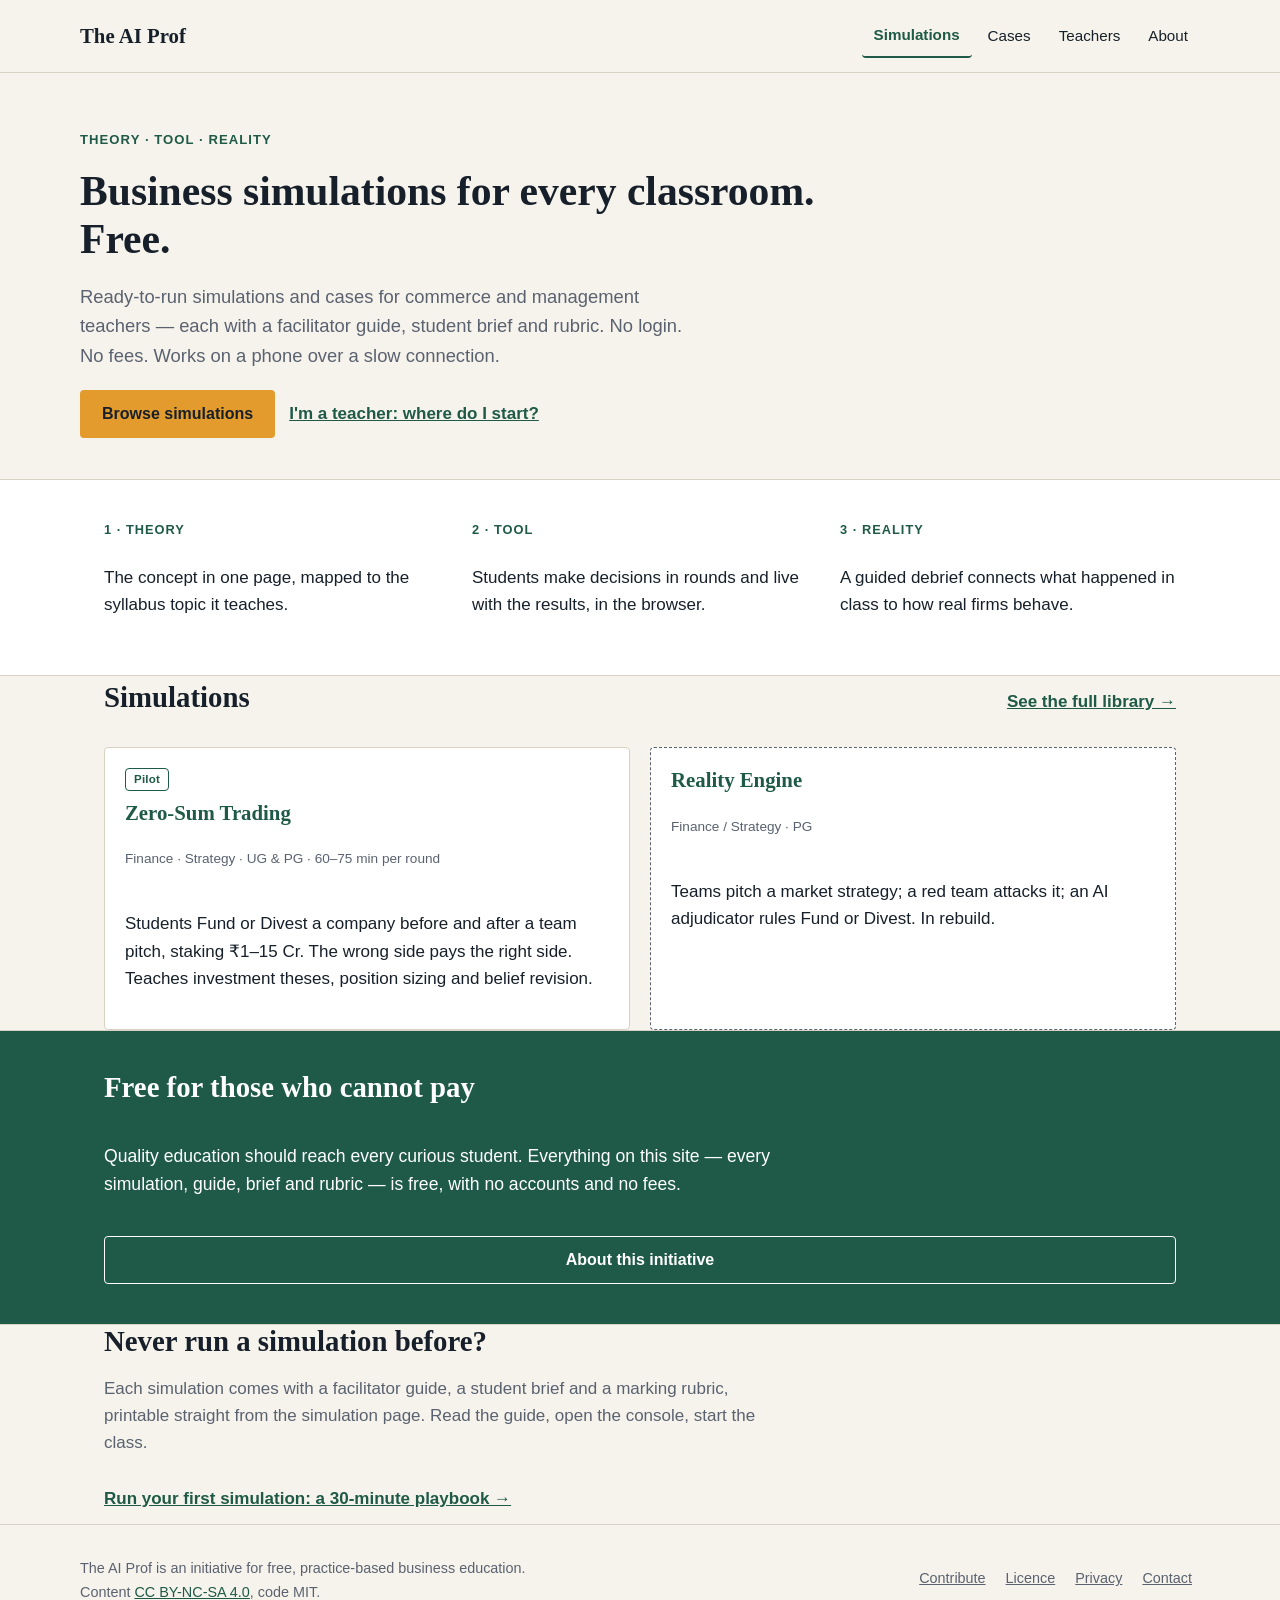
==== index.html @ 49a418ea "Rebuild site on approved TRN-001 templates (4 real pages) Replaces the interim single-page homepage " ====
<!doctype html>
<html lang="en">
<head>
<meta charset="utf-8">
<meta name="viewport" content="width=device-width, initial-scale=1">
<title>The AI Prof — Free business simulations for every classroom</title>
<meta name="description" content="Free, practice-based business and commerce education: browser simulations with facilitator guides, student briefs and rubrics. No login, no fees, works on a phone.">
<link rel="stylesheet" href="assets/site.css">
</head>
<body>
<header class="site">
  <div class="wrap bar">
    <a class="wm" href="./">The AI Prof</a>
    <button class="menu-toggle" aria-label="Open menu" aria-expanded="false" aria-controls="nav-primary">
      <svg width="20" height="20" viewBox="0 0 24 24" fill="none" stroke="currentColor" stroke-width="2" aria-hidden="true"><path d="M3 6h18M3 12h18M3 18h18"/></svg>
    </button>
    <nav class="primary" id="nav-primary" aria-label="Primary">
      <a href="simulations/" aria-current="page">Simulations</a>
      <a href="cases/">Cases</a>
      <a href="teachers/">Teachers</a>
      <a href="about/">About</a>
    </nav>
  </div>
</header>
<main>
  <section class="hero wrap">
    <div class="copy">
      <p class="kicker">Theory · Tool · Reality</p>
      <h1>Business simulations for every classroom. Free.</h1>
      <p class="lede">Ready-to-run simulations and cases for commerce and management teachers — each with a facilitator guide, student brief and rubric. No login. No fees. Works on a phone over a slow connection.</p>
      <div class="hero-actions">
        <a class="cta" href="simulations/">Browse simulations</a>
        <a class="link-strong" href="teachers/">I'm a teacher: where do I start?</a>
      </div>
    </div>
  </section>

  <section class="band">
    <div class="wrap three">
      <div><p class="eyebrow">1 · Theory</p><p>The concept in one page, mapped to the syllabus topic it teaches.</p></div>
      <div><p class="eyebrow">2 · Tool</p><p>Students make decisions in rounds and live with the results, in the browser.</p></div>
      <div><p class="eyebrow">3 · Reality</p><p>A guided debrief connects what happened in class to how real firms behave.</p></div>
    </div>
  </section>

  <section class="wrap" id="simulations">
    <div style="display:flex;flex-wrap:wrap;gap:12px;align-items:baseline;justify-content:space-between">
      <h2 style="font-size:1.8rem">Simulations</h2>
      <a class="link-strong" href="simulations/">See the full library →</a>
    </div>
    <div class="cards">
      <a class="card" href="simulations/sim-002-zero-sum-trading/">
        <span class="tag">Pilot</span>
        <h3>Zero-Sum Trading</h3>
        <p class="meta">Finance · Strategy · UG &amp; PG · 60–75 min per round</p>
        <p>Students Fund or Divest a company before and after a team pitch, staking ₹1–15 Cr. The wrong side pays the right side. Teaches investment theses, position sizing and belief revision.</p>
      </a>
      <div class="card dashed">
        <h3>Reality Engine</h3>
        <p class="meta">Finance / Strategy · PG</p>
        <p>Teams pitch a market strategy; a red team attacks it; an AI adjudicator rules Fund or Divest. In rebuild.</p>
      </div>
    </div>
  </section>

  <section class="band band-ledger">
    <div class="wrap" style="display:flex;flex-direction:column;gap:20px">
      <h2 style="font-size:1.8rem">Free for those who cannot pay</h2>
      <p style="max-width:40em;font-size:1.1rem">Quality education should reach every curious student. Everything on this site — every simulation, guide, brief and rubric — is free, with no accounts and no fees.</p>
      <a class="cta outline" style="border-color:#fff;color:#fff" href="about/">About this initiative</a>
    </div>
  </section>

  <section class="wrap" id="teachers">
    <h2 style="font-size:1.8rem">Never run a simulation before?</h2>
    <p style="max-width:40em;color:var(--muted)">Each simulation comes with a facilitator guide, a student brief and a marking rubric, printable straight from the simulation page. Read the guide, open the console, start the class.</p>
    <a class="link-strong" href="teachers/">Run your first simulation: a 30-minute playbook →</a>
  </section>
</main>
<footer class="site">
  <div class="wrap footer-grid">
    <p>The AI Prof is an initiative for free, practice-based business education. Content <a href="about/#licence">CC BY-NC-SA 4.0</a>, code MIT.</p>
    <nav aria-label="Footer">
      <a href="about/#contribute">Contribute</a>
      <a href="about/#licence">Licence</a>
      <a href="about/#privacy">Privacy</a>
      <a href="mailto:hey@aiprof.org.in">Contact</a>
    </nav>
  </div>
</footer>
<script>
document.querySelector('.menu-toggle').addEventListener('click', function(){
  var n = document.getElementById('nav-primary'), open = n.classList.toggle('open');
  this.setAttribute('aria-expanded', open);
});
</script>
</body>
</html>
---- assets/site.css ----
:root{--paper:#F6F3EC;--ink:#17202A;--ledger:#1E5A47;--marigold:#E39B2D;--card:#FFFFFF;--muted:#5A6270;--rule:#D8D2C4}
*{box-sizing:border-box}
html{scroll-behavior:smooth}
body{margin:0;background:var(--paper);color:var(--ink);font:17px/1.6 -apple-system,BlinkMacSystemFont,"Segoe UI",Roboto,"Noto Sans","Noto Sans Devanagari","Noto Sans Kannada",sans-serif}
h1,h2,h3{font-family:"Iowan Old Style","Charter","Georgia",serif;line-height:1.15;margin:0}
a{color:var(--ledger)}
img{max-width:100%}
.wrap{max-width:1120px;margin:0 auto;padding:0 24px}

/* header */
header.site{border-bottom:1px solid var(--rule);background:var(--paper);position:sticky;top:0;z-index:10}
.bar{display:flex;align-items:center;justify-content:space-between;gap:16px;padding:14px 0}
.wm{font-family:"Iowan Old Style","Charter","Georgia",serif;font-weight:700;font-size:1.3rem;color:var(--ink);text-decoration:none;white-space:nowrap}
nav.primary{display:flex;flex-wrap:wrap;gap:4px}
nav.primary a{display:inline-flex;align-items:center;min-height:44px;padding:0 12px;color:var(--ink);text-decoration:none;font-size:.95rem;border-radius:4px}
nav.primary a[aria-current]{color:var(--ledger);font-weight:700;border-bottom:2px solid var(--ledger)}
.menu-toggle{display:none;min-height:44px;min-width:44px;border:1px solid var(--rule);background:#fff;border-radius:4px;align-items:center;justify-content:center}
@media (max-width:640px){
  nav.primary{display:none;width:100%;flex-direction:column;gap:0;border-top:1px solid var(--rule);margin-top:10px;padding-top:6px}
  nav.primary.open{display:flex}
  .bar{flex-wrap:wrap}
  .menu-toggle{display:flex}
}

/* hero */
.hero{padding:56px 0 40px;display:flex;flex-wrap:wrap;gap:40px;align-items:flex-start}
.hero .copy{flex:999 1 420px;min-width:0;display:flex;flex-direction:column;gap:18px}
.kicker{margin:0;font-size:.82rem;letter-spacing:.08em;text-transform:uppercase;color:var(--ledger);font-weight:700}
.hero h1{font-size:2.6rem;max-width:18em}
.hero p.lede{margin:0;font-size:1.15rem;color:var(--muted);max-width:34em}
.hero-actions{display:flex;flex-wrap:wrap;gap:14px;align-items:center}
.code-box{flex:1 1 300px;background:var(--card);border:1px solid var(--rule);border-radius:4px;padding:20px;display:flex;flex-direction:column;gap:10px}
.code-box label{font-size:.9rem;color:var(--muted)}

/* buttons / inputs */
.cta{display:inline-flex;align-items:center;justify-content:center;min-height:48px;padding:0 22px;border-radius:4px;background:var(--marigold);color:var(--ink);font-weight:700;text-decoration:none;border:0;cursor:pointer;font-size:1rem}
.cta.outline{background:transparent;border:1px solid var(--ledger);color:var(--ledger)}
.cta.solid-ledger{background:var(--ledger);color:#fff;border:0}
.link-strong{font-weight:600;padding:12px 0;display:inline-block}
input[type=text],input[type=search]{min-height:48px;padding:0 14px;font-size:1rem;border:1px solid var(--muted);border-radius:4px;background:#fff;color:var(--ink);width:100%}
select{min-height:44px;padding:0 10px;font-size:.95rem;border:1px solid var(--muted);border-radius:4px;background:#fff;color:var(--ink)}

/* sections */
section{padding:40px 0}
.band{border-top:1px solid var(--rule);border-bottom:1px solid var(--rule);background:var(--card)}
.band-ledger{background:var(--ledger);color:#fff}
.band-ledger a{color:#fff}
.three{display:flex;flex-wrap:wrap;gap:32px}
.three>div{flex:1 1 240px;display:flex;flex-direction:column;gap:6px}
.eyebrow{margin:0;font-size:.8rem;letter-spacing:.08em;text-transform:uppercase;color:var(--ledger);font-weight:700}

/* cards */
.cards{display:flex;flex-wrap:wrap;gap:20px;margin-top:20px}
.card{flex:1 1 280px;background:var(--card);border:1px solid var(--rule);border-radius:4px;padding:20px;display:flex;flex-direction:column;gap:10px;text-decoration:none;color:var(--ink)}
.card.dashed{border-style:dashed;border-color:var(--muted)}
.card:hover{border-color:var(--ledger)}
.card h3{font-size:1.3rem;color:var(--ledger)}
.card .meta{font-size:.85rem;color:var(--muted)}
.tagset{display:flex;flex-wrap:wrap;gap:6px;font-size:.78rem}
.tagset span{padding:3px 8px;background:var(--paper);border-radius:4px}
.tag{display:inline-block;font-size:.72rem;font-weight:700;letter-spacing:.02em;border:1px solid var(--ledger);color:var(--ledger);border-radius:4px;padding:1px 8px;align-self:flex-start}
.status-row{display:flex;gap:12px;font-size:.8rem;color:var(--muted);border-top:1px solid var(--rule);padding-top:10px;margin-top:auto}
.status-row .fill{margin-left:auto;font-weight:700}

/* filters (library) */
.filters{display:flex;flex-wrap:wrap;gap:10px;align-items:center;margin:16px 0 8px}
.filters button{min-height:40px;padding:0 14px;border-radius:4px;border:1px solid var(--muted);background:#fff;color:var(--ink);font-size:.9rem;cursor:pointer}
.filters button.active{background:var(--ledger);border-color:var(--ledger);color:#fff}
.filter-grid{display:grid;grid-template-columns:repeat(auto-fit,minmax(140px,1fr));gap:10px;margin-bottom:8px}
.filter-grid label{display:block;font-size:.78rem;color:var(--muted);margin-bottom:3px}
.result-count{font-size:.85rem;color:var(--muted)}

/* pricing-free grid for teachers/about pages (no prices here, just steps) */
.steps{display:flex;flex-wrap:wrap;gap:24px}
.steps>div{flex:1 1 250px;border-top:2px solid var(--ledger);padding-top:14px;display:flex;flex-direction:column;gap:6px}

footer.site{border-top:1px solid var(--rule);margin-top:0}
.footer-grid{padding:32px 0;display:flex;flex-wrap:wrap;gap:24px;justify-content:space-between;font-size:.9rem;color:var(--muted)}
.footer-grid p{margin:0;max-width:34em}
.footer-grid nav{display:flex;flex-wrap:wrap;gap:4px}
.footer-grid nav a{padding:10px 8px;color:var(--muted)}

@media (max-width:640px){
  .hero h1{font-size:1.9rem}
  section{padding:28px 0}
}
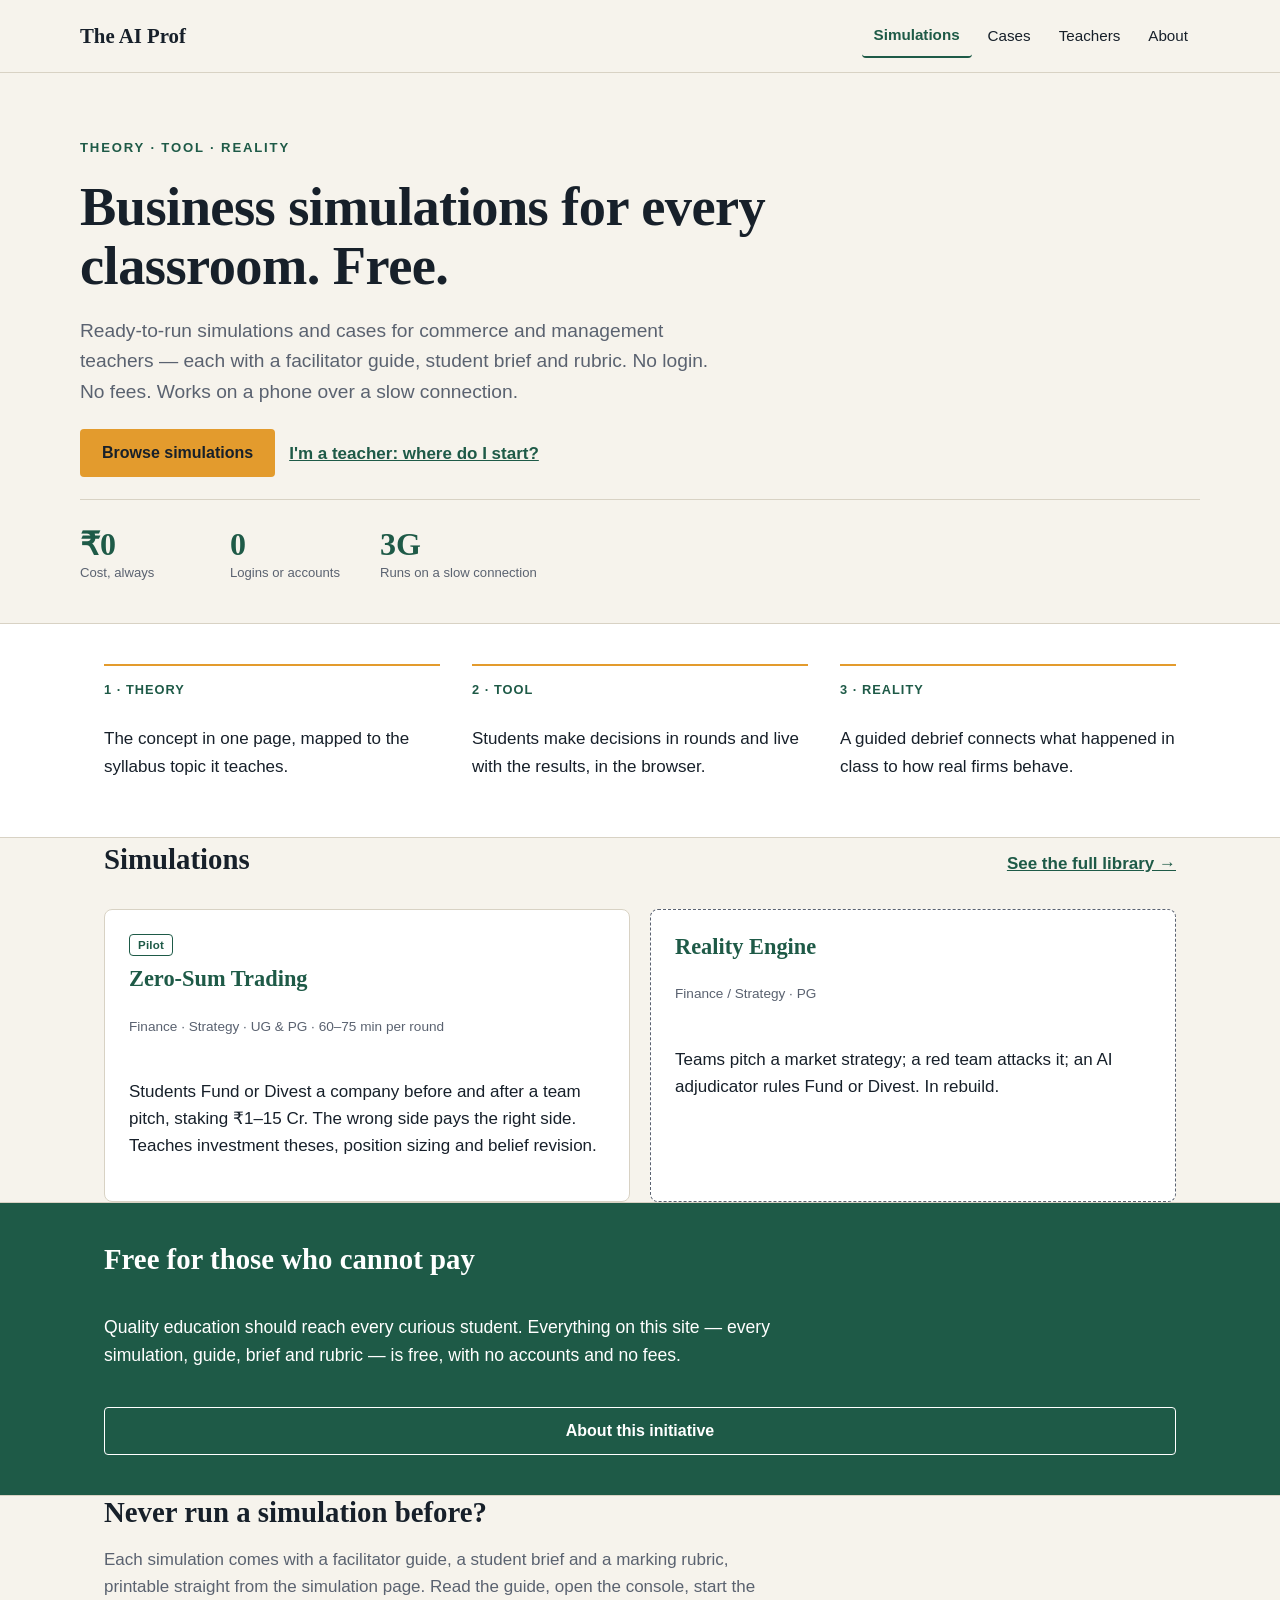
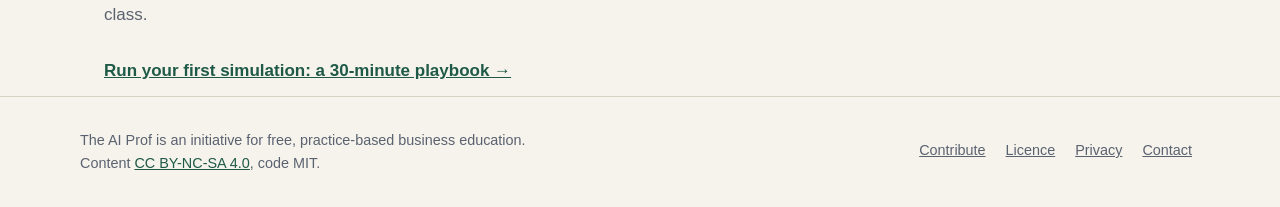
==== commit 6073be97: "Reskin Home with v2's visual language (CSS only, no new deps) Adopts the visual confidence of the v2" ====
--- a/index.html
+++ b/index.html
@@ -24,7 +24,7 @@
 </header>
 <main>
   <section class="hero wrap">
-    <div class="copy">
+    <div class="copy reveal">
       <p class="kicker">Theory · Tool · Reality</p>
       <h1>Business simulations for every classroom. Free.</h1>
       <p class="lede">Ready-to-run simulations and cases for commerce and management teachers — each with a facilitator guide, student brief and rubric. No login. No fees. Works on a phone over a slow connection.</p>
@@ -32,14 +32,19 @@
         <a class="cta" href="simulations/">Browse simulations</a>
         <a class="link-strong" href="teachers/">I'm a teacher: where do I start?</a>
       </div>
+      <div class="statline">
+        <div class="stat"><b>₹0</b><span>Cost, always</span></div>
+        <div class="stat"><b>0</b><span>Logins or accounts</span></div>
+        <div class="stat"><b>3G</b><span>Runs on a slow connection</span></div>
+      </div>
     </div>
   </section>
 
   <section class="band">
     <div class="wrap three">
-      <div><p class="eyebrow">1 · Theory</p><p>The concept in one page, mapped to the syllabus topic it teaches.</p></div>
-      <div><p class="eyebrow">2 · Tool</p><p>Students make decisions in rounds and live with the results, in the browser.</p></div>
-      <div><p class="eyebrow">3 · Reality</p><p>A guided debrief connects what happened in class to how real firms behave.</p></div>
+      <div class="reveal"><p class="eyebrow">1 · Theory</p><p>The concept in one page, mapped to the syllabus topic it teaches.</p></div>
+      <div class="reveal"><p class="eyebrow">2 · Tool</p><p>Students make decisions in rounds and live with the results, in the browser.</p></div>
+      <div class="reveal"><p class="eyebrow">3 · Reality</p><p>A guided debrief connects what happened in class to how real firms behave.</p></div>
     </div>
   </section>
 
@@ -49,13 +54,13 @@
       <a class="link-strong" href="simulations/">See the full library →</a>
     </div>
     <div class="cards">
-      <a class="card" href="simulations/sim-002-zero-sum-trading/">
+      <a class="card reveal" href="simulations/sim-002-zero-sum-trading/">
         <span class="tag">Pilot</span>
         <h3>Zero-Sum Trading</h3>
         <p class="meta">Finance · Strategy · UG &amp; PG · 60–75 min per round</p>
         <p>Students Fund or Divest a company before and after a team pitch, staking ₹1–15 Cr. The wrong side pays the right side. Teaches investment theses, position sizing and belief revision.</p>
       </a>
-      <div class="card dashed">
+      <div class="card dashed reveal">
         <h3>Reality Engine</h3>
         <p class="meta">Finance / Strategy · PG</p>
         <p>Teams pitch a market strategy; a red team attacks it; an AI adjudicator rules Fund or Divest. In rebuild.</p>
--- a/assets/site.css
+++ b/assets/site.css
@@ -23,12 +23,18 @@
 }
 
 /* hero */
-.hero{padding:56px 0 40px;display:flex;flex-wrap:wrap;gap:40px;align-items:flex-start}
-.hero .copy{flex:999 1 420px;min-width:0;display:flex;flex-direction:column;gap:18px}
-.kicker{margin:0;font-size:.82rem;letter-spacing:.08em;text-transform:uppercase;color:var(--ledger);font-weight:700}
-.hero h1{font-size:2.6rem;max-width:18em}
-.hero p.lede{margin:0;font-size:1.15rem;color:var(--muted);max-width:34em}
+.hero{padding:64px 0 32px;display:flex;flex-wrap:wrap;gap:40px;align-items:flex-start}
+.hero .copy{flex:999 1 420px;min-width:0;display:flex;flex-direction:column;gap:20px}
+.kicker{margin:0;font-size:.82rem;letter-spacing:.14em;text-transform:uppercase;color:var(--ledger);font-weight:700}
+.hero h1{font-size:clamp(2.4rem,5vw,3.4rem);line-height:1.08;max-width:16em;letter-spacing:-.01em}
+.hero p.lede{margin:0;font-size:1.2rem;color:var(--muted);max-width:34em}
 .hero-actions{display:flex;flex-wrap:wrap;gap:14px;align-items:center}
+
+/* stat strip */
+.statline{display:flex;flex-wrap:wrap;gap:28px 40px;padding:28px 0 8px;border-top:1px solid var(--rule)}
+.statline .stat{display:flex;flex-direction:column;gap:2px;min-width:110px}
+.statline .stat b{font-family:"Iowan Old Style","Charter","Georgia",serif;font-size:2rem;line-height:1;color:var(--ledger)}
+.statline .stat span{font-size:.82rem;color:var(--muted)}
 .code-box{flex:1 1 300px;background:var(--card);border:1px solid var(--rule);border-radius:4px;padding:20px;display:flex;flex-direction:column;gap:10px}
 .code-box label{font-size:.9rem;color:var(--muted)}
 
@@ -46,15 +52,15 @@
 .band-ledger{background:var(--ledger);color:#fff}
 .band-ledger a{color:#fff}
 .three{display:flex;flex-wrap:wrap;gap:32px}
-.three>div{flex:1 1 240px;display:flex;flex-direction:column;gap:6px}
+.three>div{flex:1 1 240px;display:flex;flex-direction:column;gap:8px;padding-top:14px;border-top:2px solid var(--marigold)}
 .eyebrow{margin:0;font-size:.8rem;letter-spacing:.08em;text-transform:uppercase;color:var(--ledger);font-weight:700}
 
 /* cards */
 .cards{display:flex;flex-wrap:wrap;gap:20px;margin-top:20px}
-.card{flex:1 1 280px;background:var(--card);border:1px solid var(--rule);border-radius:4px;padding:20px;display:flex;flex-direction:column;gap:10px;text-decoration:none;color:var(--ink)}
+.card{flex:1 1 280px;background:var(--card);border:1px solid var(--rule);border-radius:8px;padding:24px;display:flex;flex-direction:column;gap:10px;text-decoration:none;color:var(--ink);transition:transform .15s ease,box-shadow .15s ease,border-color .15s ease}
 .card.dashed{border-style:dashed;border-color:var(--muted)}
-.card:hover{border-color:var(--ledger)}
-.card h3{font-size:1.3rem;color:var(--ledger)}
+.card:hover{border-color:var(--ledger);box-shadow:0 8px 20px -12px rgba(23,32,42,.25);transform:translateY(-2px)}
+.card h3{font-size:1.4rem;color:var(--ledger)}
 .card .meta{font-size:.85rem;color:var(--muted)}
 .tagset{display:flex;flex-wrap:wrap;gap:6px;font-size:.78rem}
 .tagset span{padding:3px 8px;background:var(--paper);border-radius:4px}
@@ -81,6 +87,16 @@
 .footer-grid nav a{padding:10px 8px;color:var(--muted)}
 
 @media (max-width:640px){
-  .hero h1{font-size:1.9rem}
+  .hero{padding:40px 0 20px}
+  .statline{gap:20px 28px;padding-top:20px}
+  .statline .stat b{font-size:1.6rem}
   section{padding:28px 0}
 }
+
+/* reveal-on-load, CSS-only, no layout shift, respects reduced motion */
+@media (prefers-reduced-motion: no-preference){
+  .reveal{animation:reveal .5s ease both}
+  .reveal:nth-of-type(2){animation-delay:.08s}
+  .reveal:nth-of-type(3){animation-delay:.16s}
+  @keyframes reveal{from{opacity:0;transform:translateY(8px)}to{opacity:1;transform:none}}
+}
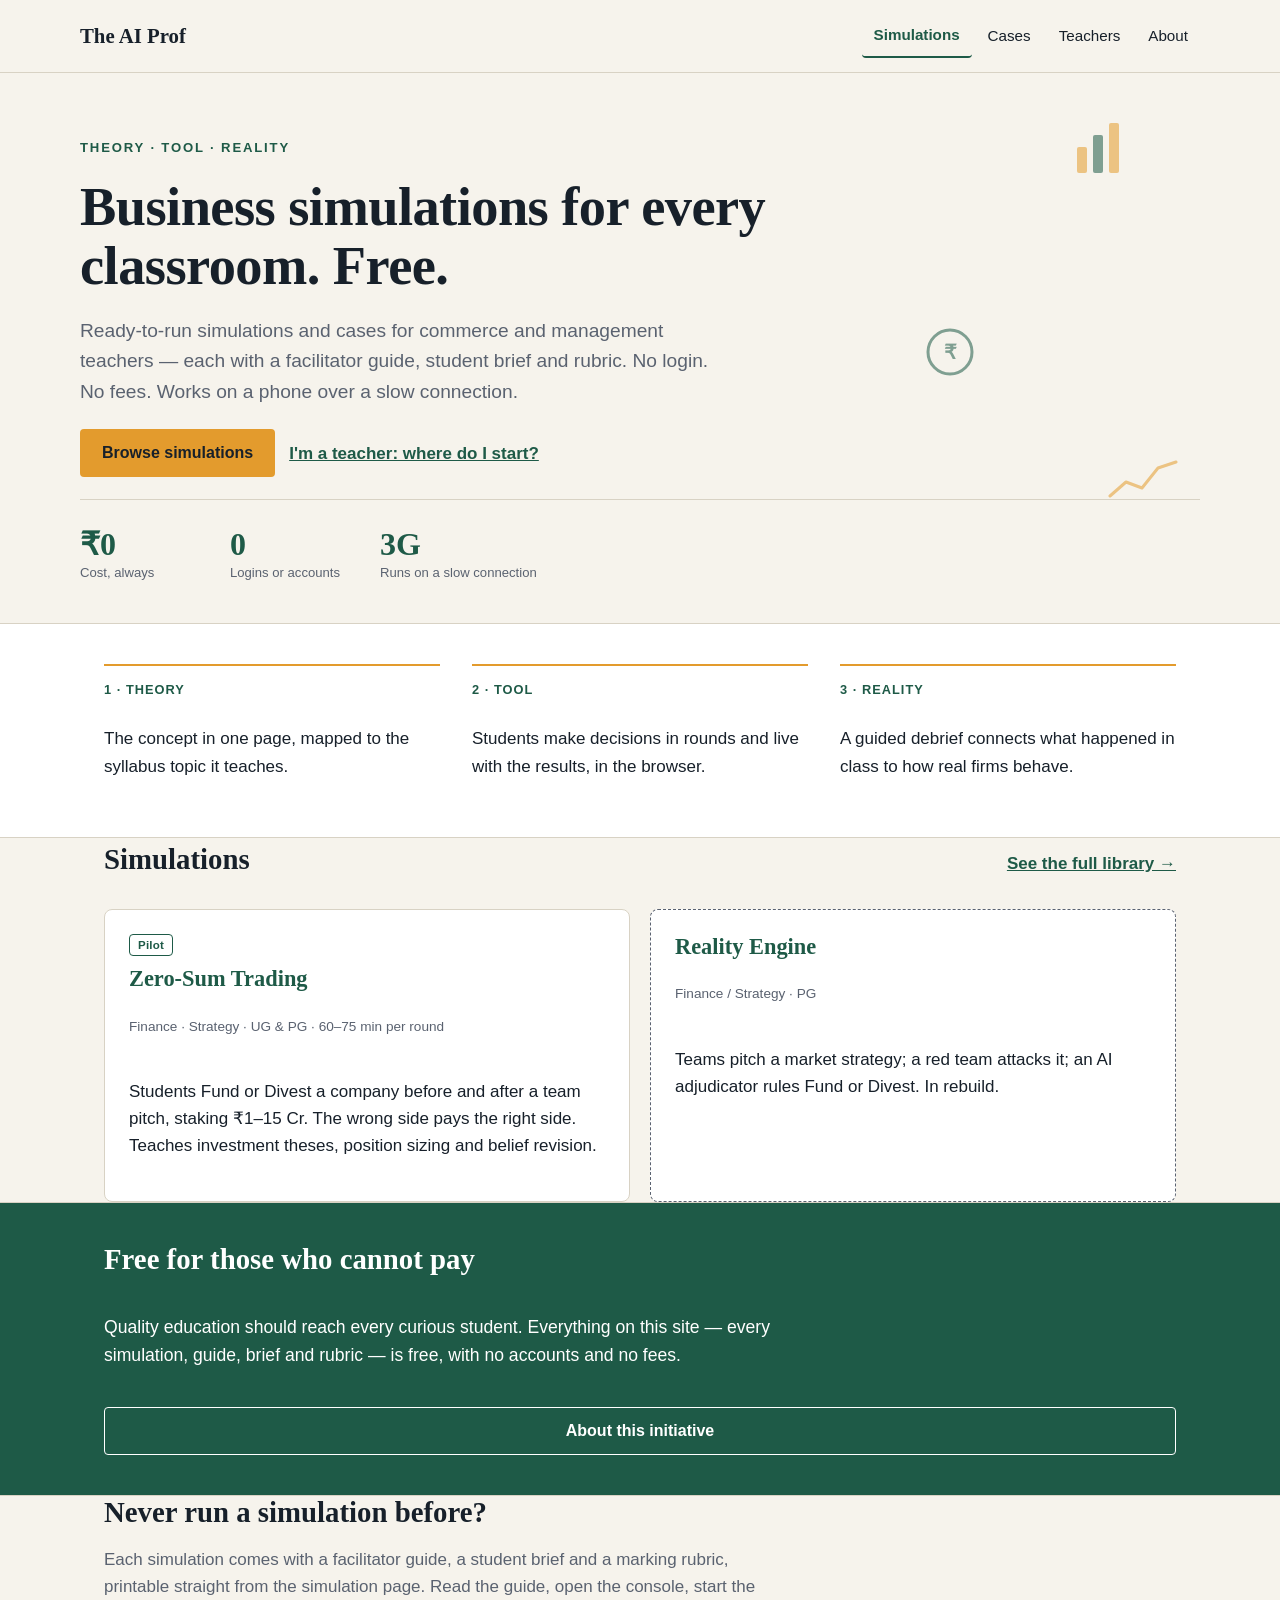
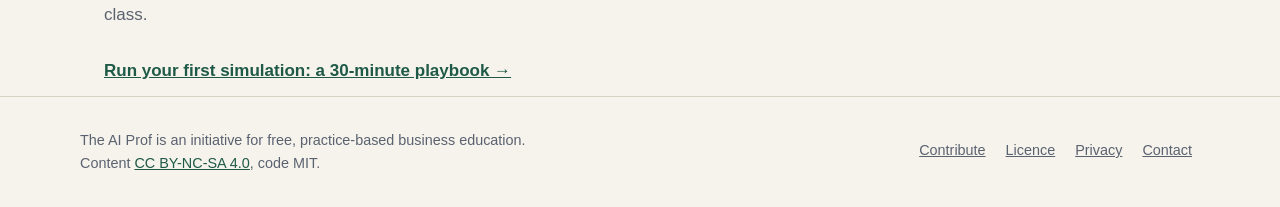
==== commit 23509303: "Add floating SVG shapes and scroll parallax to hero (CSS/vanilla JS only) Thematic inline-SVG line a" ====
--- a/index.html
+++ b/index.html
@@ -24,6 +24,11 @@
 </header>
 <main>
   <section class="hero wrap">
+    <div class="hero-art" aria-hidden="true" id="hero-art">
+      <svg class="float-shape f1" width="64" height="64" viewBox="0 0 64 64" fill="none"><rect x="8" y="30" width="10" height="26" rx="2" fill="var(--marigold)"/><rect x="24" y="18" width="10" height="38" rx="2" fill="var(--ledger)"/><rect x="40" y="6" width="10" height="50" rx="2" fill="var(--marigold)"/></svg>
+      <svg class="float-shape f2" width="52" height="52" viewBox="0 0 52 52" fill="none"><circle cx="26" cy="26" r="22" stroke="var(--ledger)" stroke-width="3"/><text x="26" y="33" font-size="20" font-weight="700" text-anchor="middle" fill="var(--ledger)" font-family="Georgia,serif">₹</text></svg>
+      <svg class="float-shape f3" width="70" height="44" viewBox="0 0 70 44" fill="none"><polyline points="2,38 18,24 34,30 50,10 68,4" stroke="var(--marigold)" stroke-width="3" fill="none" stroke-linecap="round" stroke-linejoin="round"/></svg>
+    </div>
     <div class="copy reveal">
       <p class="kicker">Theory · Tool · Reality</p>
       <h1>Business simulations for every classroom. Free.</h1>
@@ -98,6 +103,22 @@
   var n = document.getElementById('nav-primary'), open = n.classList.toggle('open');
   this.setAttribute('aria-expanded', open);
 });
+// Lightweight scroll parallax on the hero shapes. No library; skipped entirely
+// for reduced-motion users and off narrow-viewport layouts handle fine since
+// the art is hidden there anyway (see CSS).
+(function(){
+  var art = document.getElementById('hero-art');
+  if (!art || window.matchMedia('(prefers-reduced-motion: reduce)').matches) return;
+  var ticking = false;
+  function update(){
+    var y = window.scrollY || 0;
+    art.style.transform = 'translateY(' + Math.min(y * 0.15, 60) + 'px)';
+    ticking = false;
+  }
+  window.addEventListener('scroll', function(){
+    if (!ticking) { window.requestAnimationFrame(update); ticking = true; }
+  }, { passive: true });
+})();
 </script>
 </body>
 </html>
--- a/assets/site.css
+++ b/assets/site.css
@@ -23,8 +23,20 @@
 }
 
 /* hero */
-.hero{padding:64px 0 32px;display:flex;flex-wrap:wrap;gap:40px;align-items:flex-start}
-.hero .copy{flex:999 1 420px;min-width:0;display:flex;flex-direction:column;gap:20px}
+.hero{position:relative;padding:64px 0 32px;display:flex;flex-wrap:wrap;gap:40px;align-items:flex-start;overflow:hidden}
+.hero .copy{position:relative;z-index:1;flex:999 1 420px;min-width:0;display:flex;flex-direction:column;gap:20px}
+.hero-art{position:absolute;inset:0;z-index:0;pointer-events:none;will-change:transform}
+.hero-art .float-shape{position:absolute;opacity:.55}
+.hero-art .f1{top:8%;right:6%}
+.hero-art .f2{top:46%;right:20%}
+.hero-art .f3{top:70%;right:2%}
+@media (max-width:900px){.hero-art{display:none}}
+@media (prefers-reduced-motion: no-preference){
+  .hero-art .f1{animation:floaty 7s ease-in-out infinite}
+  .hero-art .f2{animation:floaty 9s ease-in-out infinite .6s}
+  .hero-art .f3{animation:floaty 8s ease-in-out infinite 1.2s}
+  @keyframes floaty{0%,100%{transform:translateY(0)}50%{transform:translateY(-14px)}}
+}
 .kicker{margin:0;font-size:.82rem;letter-spacing:.14em;text-transform:uppercase;color:var(--ledger);font-weight:700}
 .hero h1{font-size:clamp(2.4rem,5vw,3.4rem);line-height:1.08;max-width:16em;letter-spacing:-.01em}
 .hero p.lede{margin:0;font-size:1.2rem;color:var(--muted);max-width:34em}
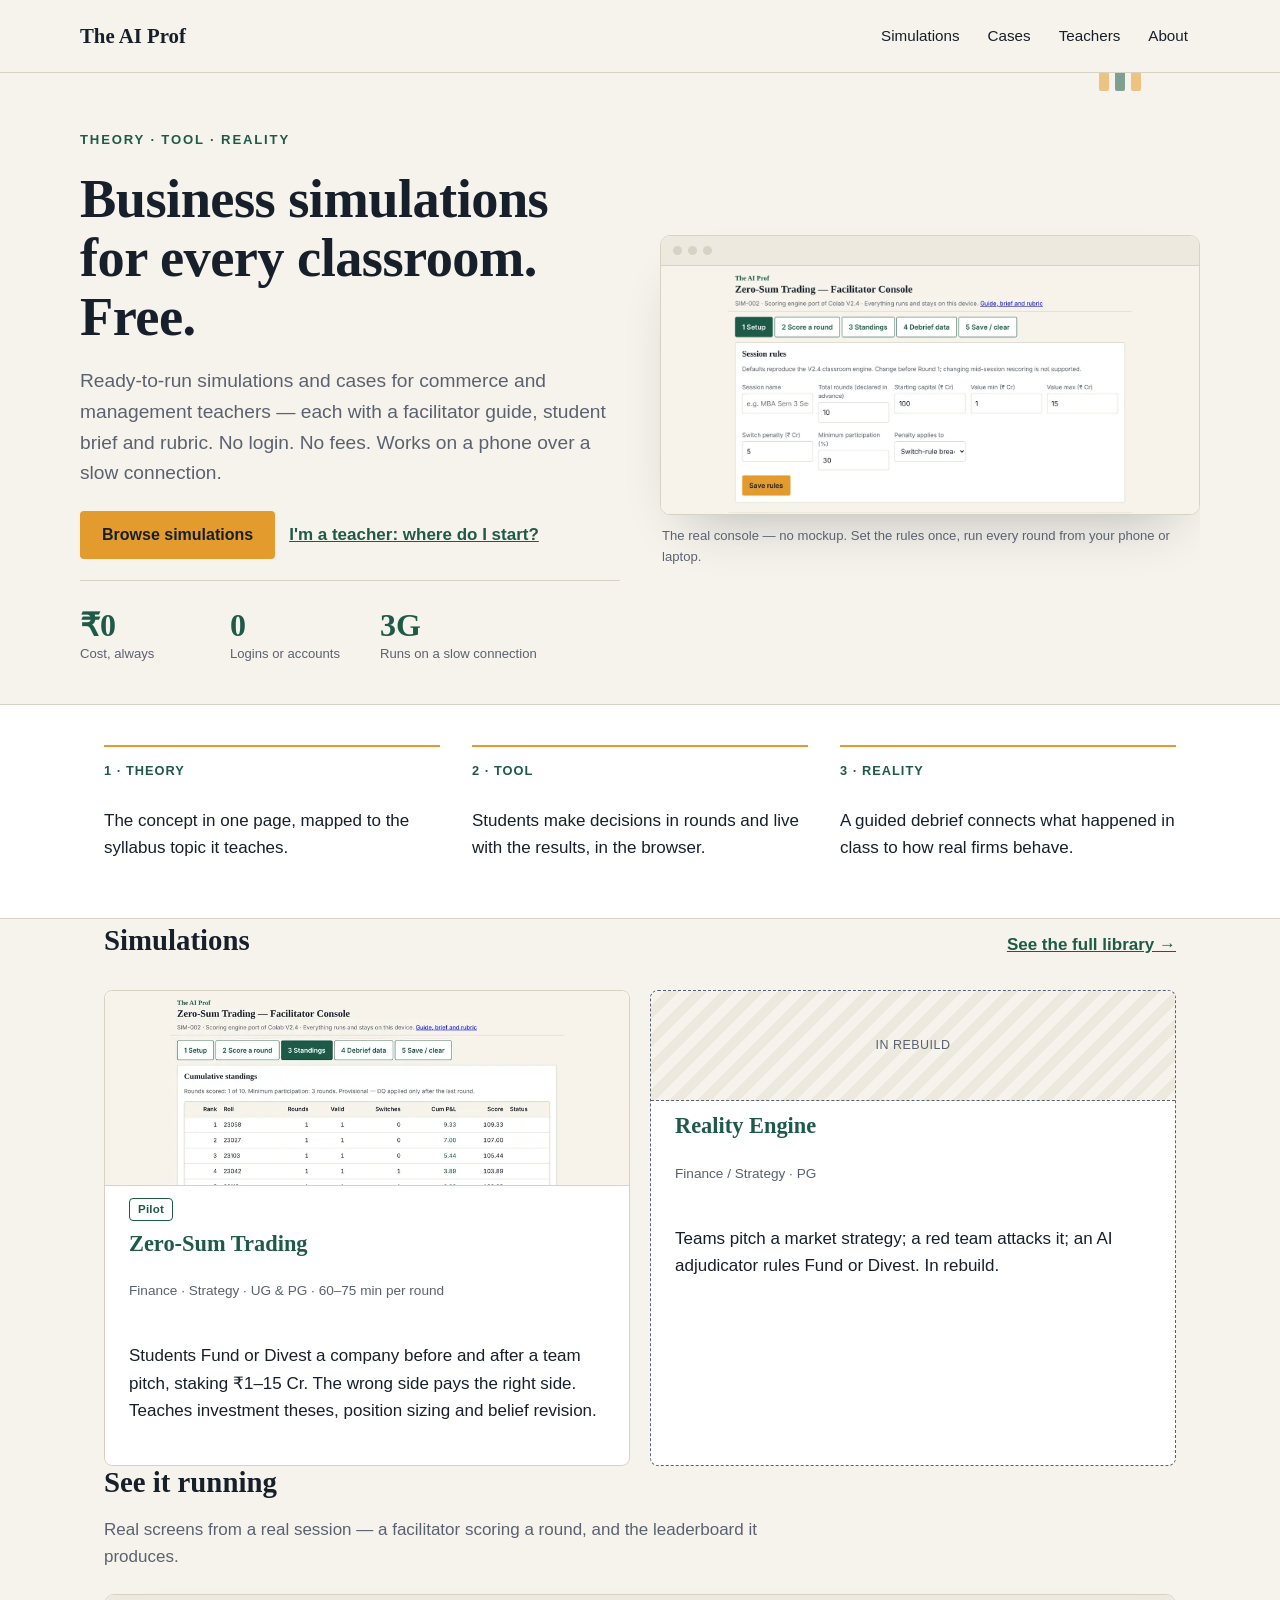
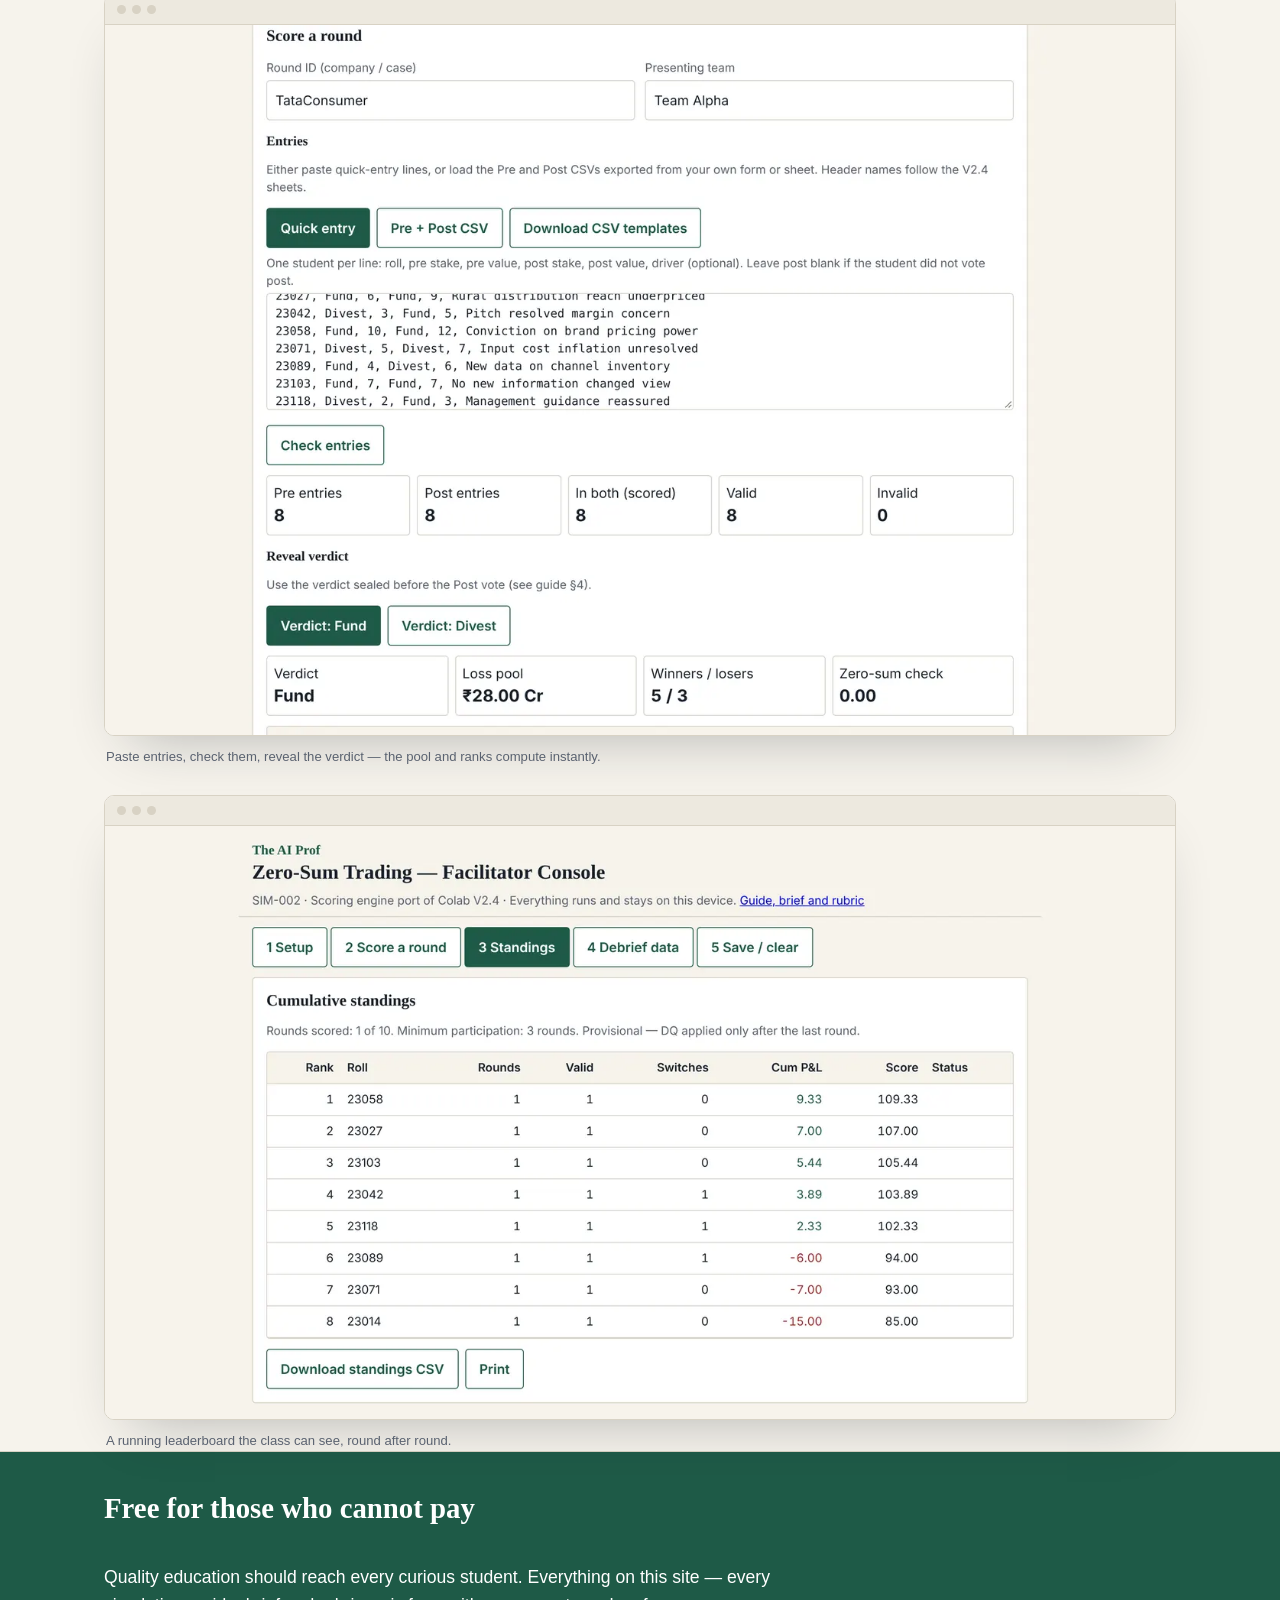
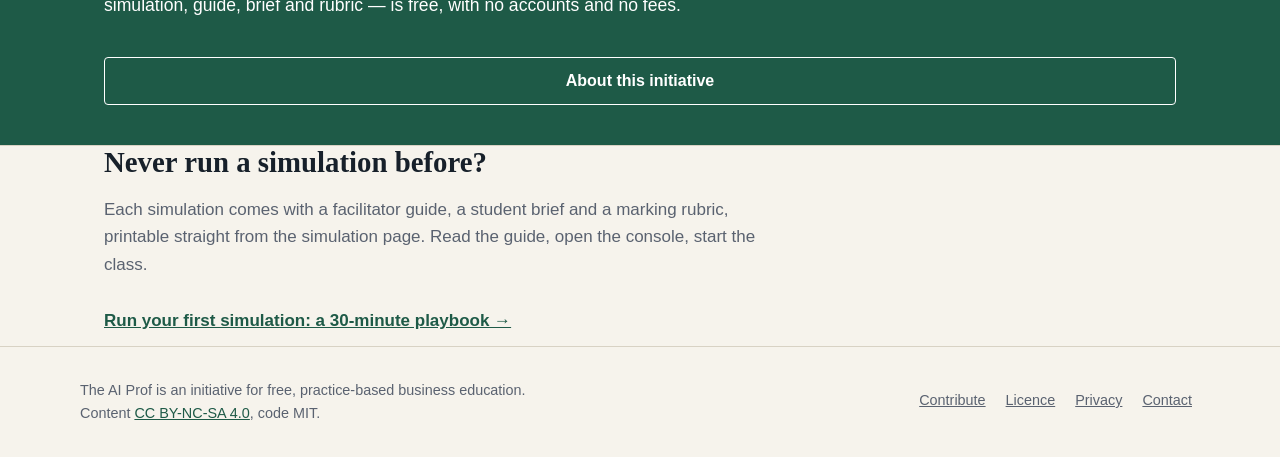
==== commit e5070290: "Image-led redesign: Home, Simulations, Teachers use real product screenshots Replaces text-only sect" ====
--- a/index.html
+++ b/index.html
@@ -15,7 +15,7 @@
       <svg width="20" height="20" viewBox="0 0 24 24" fill="none" stroke="currentColor" stroke-width="2" aria-hidden="true"><path d="M3 6h18M3 12h18M3 18h18"/></svg>
     </button>
     <nav class="primary" id="nav-primary" aria-label="Primary">
-      <a href="simulations/" aria-current="page">Simulations</a>
+      <a href="simulations/">Simulations</a>
       <a href="cases/">Cases</a>
       <a href="teachers/">Teachers</a>
       <a href="about/">About</a>
@@ -26,8 +26,6 @@
   <section class="hero wrap">
     <div class="hero-art" aria-hidden="true" id="hero-art">
       <svg class="float-shape f1" width="64" height="64" viewBox="0 0 64 64" fill="none"><rect x="8" y="30" width="10" height="26" rx="2" fill="var(--marigold)"/><rect x="24" y="18" width="10" height="38" rx="2" fill="var(--ledger)"/><rect x="40" y="6" width="10" height="50" rx="2" fill="var(--marigold)"/></svg>
-      <svg class="float-shape f2" width="52" height="52" viewBox="0 0 52 52" fill="none"><circle cx="26" cy="26" r="22" stroke="var(--ledger)" stroke-width="3"/><text x="26" y="33" font-size="20" font-weight="700" text-anchor="middle" fill="var(--ledger)" font-family="Georgia,serif">₹</text></svg>
-      <svg class="float-shape f3" width="70" height="44" viewBox="0 0 70 44" fill="none"><polyline points="2,38 18,24 34,30 50,10 68,4" stroke="var(--marigold)" stroke-width="3" fill="none" stroke-linecap="round" stroke-linejoin="round"/></svg>
     </div>
     <div class="copy reveal">
       <p class="kicker">Theory · Tool · Reality</p>
@@ -42,6 +40,13 @@
         <div class="stat"><b>0</b><span>Logins or accounts</span></div>
         <div class="stat"><b>3G</b><span>Runs on a slow connection</span></div>
       </div>
+    </div>
+    <div class="visual reveal">
+      <div class="browser-frame">
+        <div class="chrome" aria-hidden="true"><span></span><span></span><span></span></div>
+        <img src="assets/img/home-console.webp" alt="The SIM-002 Zero-Sum Trading facilitator console, running in a browser, showing session rules being set up" width="1400" height="645" loading="eager">
+      </div>
+      <p class="img-caption">The real console — no mockup. Set the rules once, run every round from your phone or laptop.</p>
     </div>
   </section>
 
@@ -60,15 +65,38 @@
     </div>
     <div class="cards">
       <a class="card reveal" href="simulations/sim-002-zero-sum-trading/">
+        <div class="thumb"><img src="assets/img/card-thumb-sim002.webp" alt="Cumulative standings table from a real Zero-Sum Trading session" width="900" height="333" loading="lazy"></div>
         <span class="tag">Pilot</span>
         <h3>Zero-Sum Trading</h3>
         <p class="meta">Finance · Strategy · UG &amp; PG · 60–75 min per round</p>
         <p>Students Fund or Divest a company before and after a team pitch, staking ₹1–15 Cr. The wrong side pays the right side. Teaches investment theses, position sizing and belief revision.</p>
       </a>
       <div class="card dashed reveal">
+        <div class="thumb-placeholder" aria-hidden="true">In rebuild</div>
         <h3>Reality Engine</h3>
         <p class="meta">Finance / Strategy · PG</p>
         <p>Teams pitch a market strategy; a red team attacks it; an AI adjudicator rules Fund or Divest. In rebuild.</p>
+      </div>
+    </div>
+  </section>
+
+  <section class="wrap">
+    <h2 style="font-size:1.8rem">See it running</h2>
+    <p style="max-width:40em;color:var(--muted)">Real screens from a real session — a facilitator scoring a round, and the leaderboard it produces.</p>
+    <div class="shot-row">
+      <div>
+        <div class="browser-frame">
+          <div class="chrome" aria-hidden="true"><span></span><span></span><span></span></div>
+          <img src="assets/img/round-scoring.webp" alt="Scoring a round: eight students' Fund/Divest entries checked, verdict revealed, loss pool and winners calculated" width="1400" height="929" loading="lazy">
+        </div>
+        <p class="img-caption">Paste entries, check them, reveal the verdict — the pool and ranks compute instantly.</p>
+      </div>
+      <div>
+        <div class="browser-frame">
+          <div class="chrome" aria-hidden="true"><span></span><span></span><span></span></div>
+          <img src="assets/img/standings.webp" alt="Cumulative standings leaderboard ranked by score after one round" width="1400" height="776" loading="lazy">
+        </div>
+        <p class="img-caption">A running leaderboard the class can see, round after round.</p>
       </div>
     </div>
   </section>
--- a/assets/site.css
+++ b/assets/site.css
@@ -23,20 +23,26 @@
 }
 
 /* hero */
-.hero{position:relative;padding:64px 0 32px;display:flex;flex-wrap:wrap;gap:40px;align-items:flex-start;overflow:hidden}
-.hero .copy{position:relative;z-index:1;flex:999 1 420px;min-width:0;display:flex;flex-direction:column;gap:20px}
+.hero{position:relative;padding:56px 0 32px;display:flex;flex-wrap:wrap;gap:40px;align-items:center;overflow:hidden}
+.hero .copy{position:relative;z-index:1;flex:1 1 440px;min-width:0;display:flex;flex-direction:column;gap:20px}
+.hero .visual{position:relative;z-index:1;flex:1 1 440px;min-width:280px}
 .hero-art{position:absolute;inset:0;z-index:0;pointer-events:none;will-change:transform}
 .hero-art .float-shape{position:absolute;opacity:.55}
-.hero-art .f1{top:8%;right:6%}
-.hero-art .f2{top:46%;right:20%}
-.hero-art .f3{top:70%;right:2%}
-@media (max-width:900px){.hero-art{display:none}}
+.hero-art .f1{top:-6%;right:4%}
+@media (max-width:900px){.hero-art .f1{display:none}}
 @media (prefers-reduced-motion: no-preference){
   .hero-art .f1{animation:floaty 7s ease-in-out infinite}
-  .hero-art .f2{animation:floaty 9s ease-in-out infinite .6s}
-  .hero-art .f3{animation:floaty 8s ease-in-out infinite 1.2s}
   @keyframes floaty{0%,100%{transform:translateY(0)}50%{transform:translateY(-14px)}}
 }
+
+/* browser-chrome mockup frame for real product screenshots */
+.browser-frame{background:#fff;border:1px solid var(--rule);border-radius:10px;overflow:hidden;box-shadow:0 28px 54px -28px rgba(23,32,42,.3)}
+.browser-frame .chrome{display:flex;gap:6px;padding:10px 12px;background:#EDE9DF;border-bottom:1px solid var(--rule)}
+.browser-frame .chrome span{width:9px;height:9px;border-radius:50%;background:#D8D2C4;display:inline-block}
+.browser-frame img{display:block;width:100%;height:auto}
+.img-caption{margin:10px 2px 0;font-size:.82rem;color:var(--muted)}
+.shot-row{display:flex;flex-wrap:wrap;gap:28px;align-items:flex-start;margin-top:24px}
+.shot-row .browser-frame{flex:1 1 320px}
 .kicker{margin:0;font-size:.82rem;letter-spacing:.14em;text-transform:uppercase;color:var(--ledger);font-weight:700}
 .hero h1{font-size:clamp(2.4rem,5vw,3.4rem);line-height:1.08;max-width:16em;letter-spacing:-.01em}
 .hero p.lede{margin:0;font-size:1.2rem;color:var(--muted);max-width:34em}
@@ -74,6 +80,9 @@
 .card:hover{border-color:var(--ledger);box-shadow:0 8px 20px -12px rgba(23,32,42,.25);transform:translateY(-2px)}
 .card h3{font-size:1.4rem;color:var(--ledger)}
 .card .meta{font-size:.85rem;color:var(--muted)}
+.card .thumb{margin:-24px -24px 2px;border-radius:8px 8px 0 0;overflow:hidden;border-bottom:1px solid var(--rule)}
+.card .thumb img{display:block;width:100%;height:auto}
+.card .thumb-placeholder{margin:-24px -24px 2px;border-radius:8px 8px 0 0;height:110px;border-bottom:1px dashed var(--muted);background:repeating-linear-gradient(135deg,var(--paper),var(--paper) 10px,#EDE9DF 10px,#EDE9DF 20px);display:flex;align-items:center;justify-content:center;color:var(--muted);font-size:.78rem;letter-spacing:.04em;text-transform:uppercase}
 .tagset{display:flex;flex-wrap:wrap;gap:6px;font-size:.78rem}
 .tagset span{padding:3px 8px;background:var(--paper);border-radius:4px}
 .tag{display:inline-block;font-size:.72rem;font-weight:700;letter-spacing:.02em;border:1px solid var(--ledger);color:var(--ledger);border-radius:4px;padding:1px 8px;align-self:flex-start}
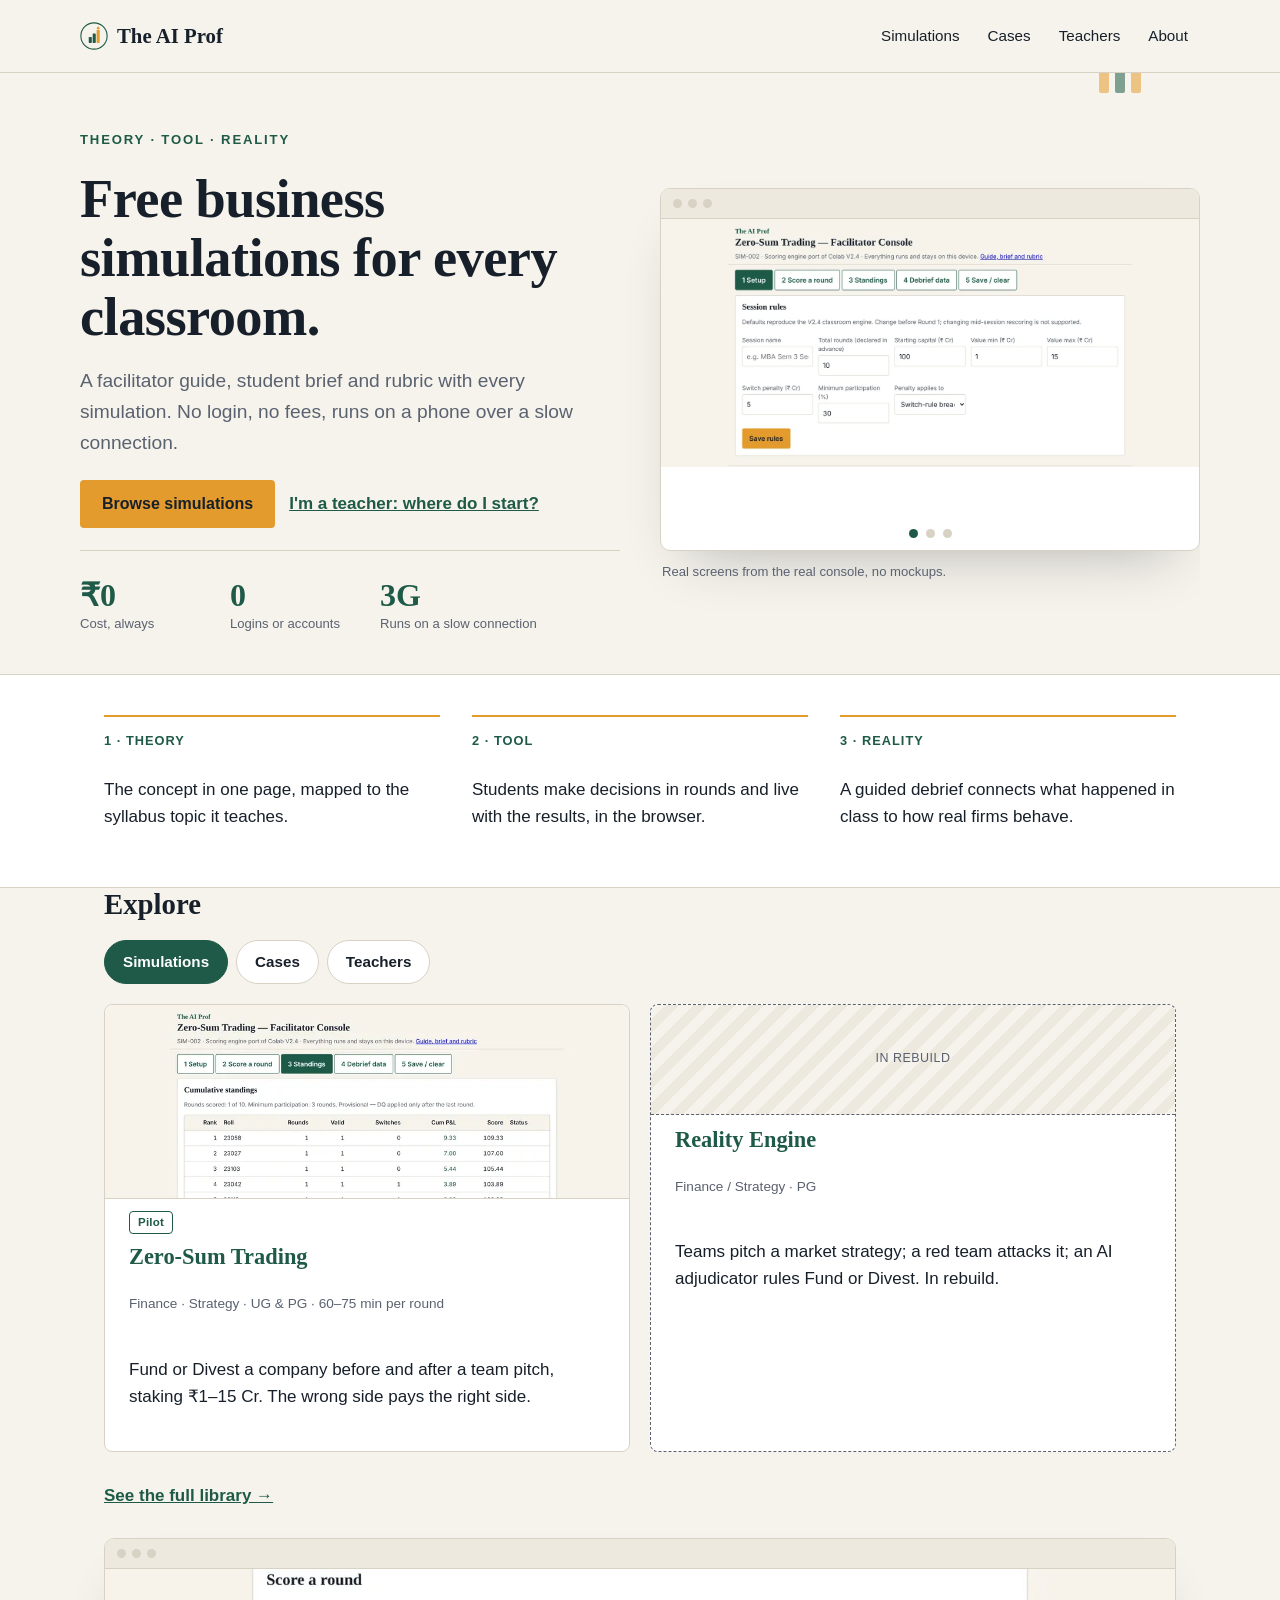
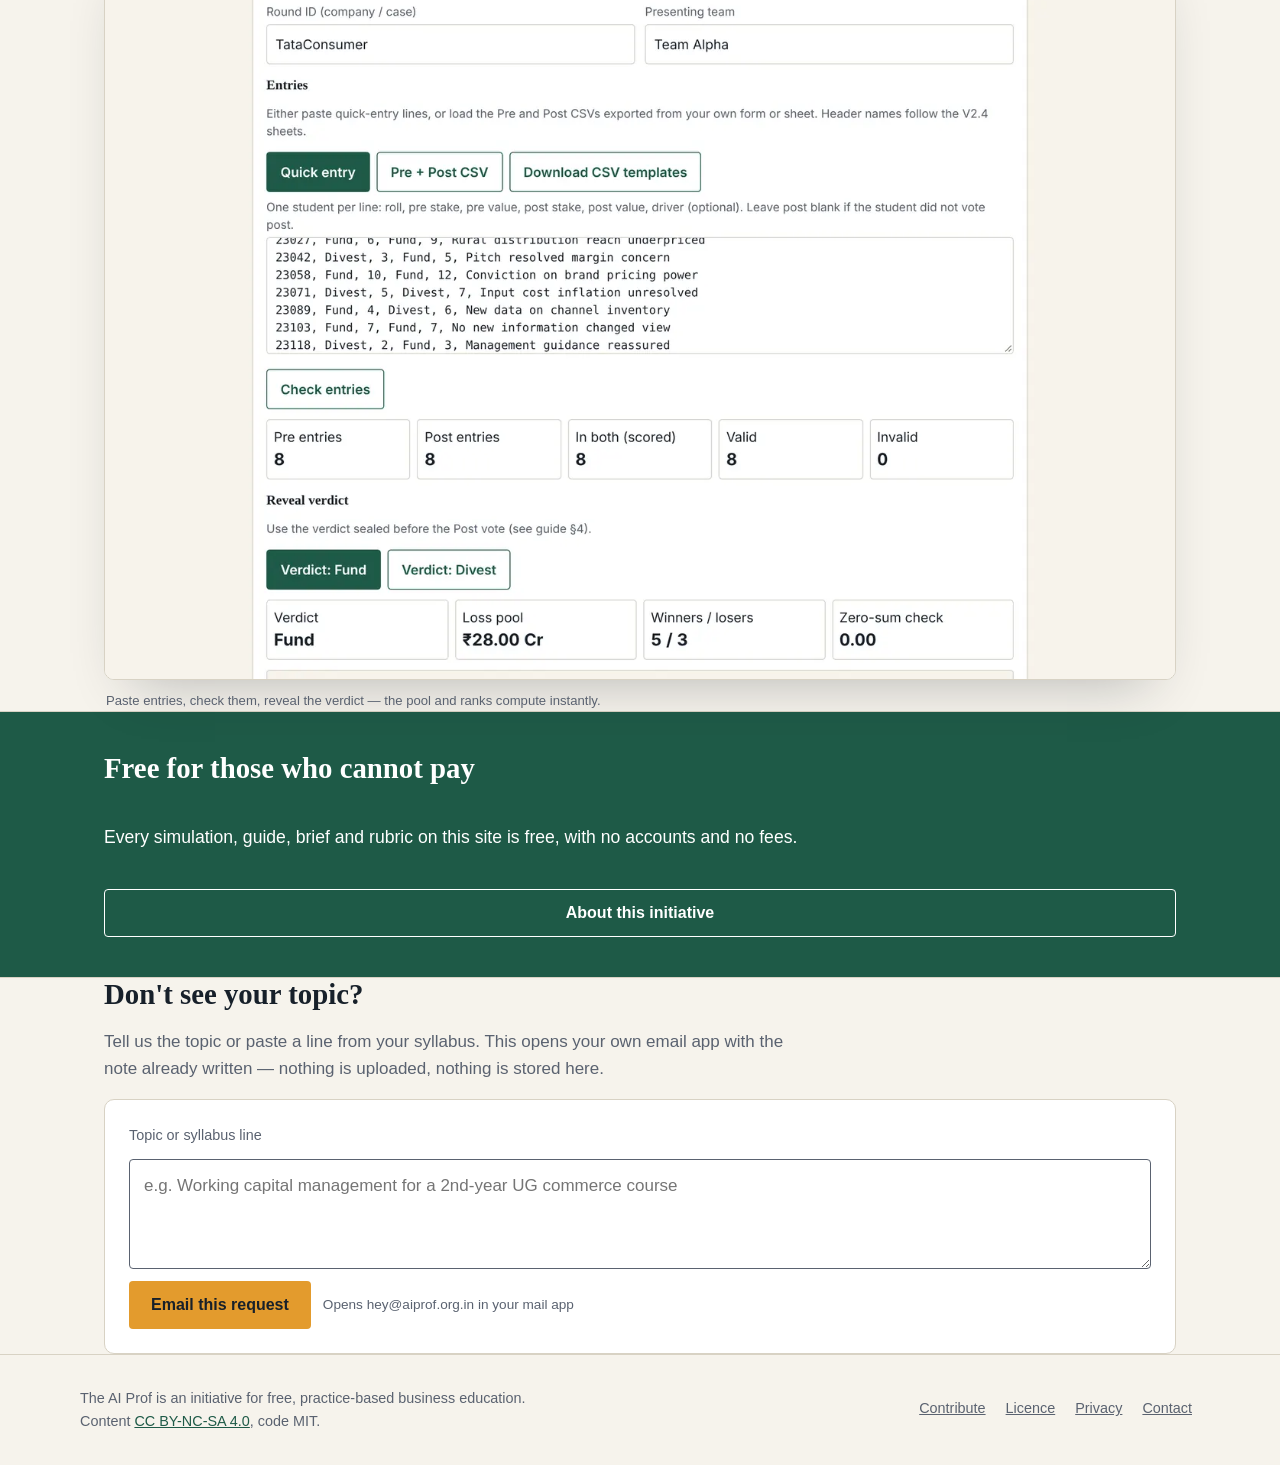
==== commit c83940df: "Brand identity + interactive redesign: logo, mascot, hero slider, tabs, syllabus request Addresses d" ====
--- a/index.html
+++ b/index.html
@@ -5,12 +5,13 @@
 <meta name="viewport" content="width=device-width, initial-scale=1">
 <title>The AI Prof — Free business simulations for every classroom</title>
 <meta name="description" content="Free, practice-based business and commerce education: browser simulations with facilitator guides, student briefs and rubrics. No login, no fees, works on a phone.">
+<link rel="icon" type="image/svg+xml" href="assets/img/logo-mark.svg">
 <link rel="stylesheet" href="assets/site.css">
 </head>
 <body>
 <header class="site">
   <div class="wrap bar">
-    <a class="wm" href="./">The AI Prof</a>
+    <a class="wm" href="./"><img src="assets/img/logo-mark.svg" alt="" width="28" height="28">The AI Prof</a>
     <button class="menu-toggle" aria-label="Open menu" aria-expanded="false" aria-controls="nav-primary">
       <svg width="20" height="20" viewBox="0 0 24 24" fill="none" stroke="currentColor" stroke-width="2" aria-hidden="true"><path d="M3 6h18M3 12h18M3 18h18"/></svg>
     </button>
@@ -29,8 +30,8 @@
     </div>
     <div class="copy reveal">
       <p class="kicker">Theory · Tool · Reality</p>
-      <h1>Business simulations for every classroom. Free.</h1>
-      <p class="lede">Ready-to-run simulations and cases for commerce and management teachers — each with a facilitator guide, student brief and rubric. No login. No fees. Works on a phone over a slow connection.</p>
+      <h1>Free business simulations for every classroom.</h1>
+      <p class="lede">A facilitator guide, student brief and rubric with every simulation. No login, no fees, runs on a phone over a slow connection.</p>
       <div class="hero-actions">
         <a class="cta" href="simulations/">Browse simulations</a>
         <a class="link-strong" href="teachers/">I'm a teacher: where do I start?</a>
@@ -42,11 +43,29 @@
       </div>
     </div>
     <div class="visual reveal">
-      <div class="browser-frame">
+      <div class="slider" id="hero-slider">
         <div class="chrome" aria-hidden="true"><span></span><span></span><span></span></div>
-        <img src="assets/img/home-console.webp" alt="The SIM-002 Zero-Sum Trading facilitator console, running in a browser, showing session rules being set up" width="1400" height="645" loading="eager">
-      </div>
-      <p class="img-caption">The real console — no mockup. Set the rules once, run every round from your phone or laptop.</p>
+        <div class="slider-track" id="slider-track">
+          <div class="slide">
+            <img src="assets/img/home-console.webp" alt="The SIM-002 Zero-Sum Trading facilitator console, running in a browser" width="1400" height="645" loading="eager">
+          </div>
+          <div class="slide">
+            <div class="mascot-pane">
+              <img src="assets/img/mascot-teaching.svg" alt="An illustration of The AI Prof: an AI facilitator presenting a chart to a student" width="320" height="160" loading="lazy">
+              <p>Built with teachers, not instead of them — every simulation comes with a guide made for the classroom, not a black box.</p>
+            </div>
+          </div>
+          <div class="slide">
+            <img src="assets/img/standings.webp" alt="A real cumulative standings leaderboard produced by the console after one round" width="1400" height="776" loading="lazy">
+          </div>
+        </div>
+        <div class="slider-dots" id="slider-dots" role="tablist" aria-label="Hero images">
+          <button type="button" role="tab" aria-current="true" aria-label="Slide 1"></button>
+          <button type="button" role="tab" aria-current="false" aria-label="Slide 2"></button>
+          <button type="button" role="tab" aria-current="false" aria-label="Slide 3"></button>
+        </div>
+      </div>
+      <p class="img-caption">Real screens from the real console, no mockups.</p>
     </div>
   </section>
 
@@ -58,45 +77,62 @@
     </div>
   </section>
 
-  <section class="wrap" id="simulations">
-    <div style="display:flex;flex-wrap:wrap;gap:12px;align-items:baseline;justify-content:space-between">
-      <h2 style="font-size:1.8rem">Simulations</h2>
-      <a class="link-strong" href="simulations/">See the full library →</a>
-    </div>
-    <div class="cards">
-      <a class="card reveal" href="simulations/sim-002-zero-sum-trading/">
-        <div class="thumb"><img src="assets/img/card-thumb-sim002.webp" alt="Cumulative standings table from a real Zero-Sum Trading session" width="900" height="333" loading="lazy"></div>
-        <span class="tag">Pilot</span>
-        <h3>Zero-Sum Trading</h3>
-        <p class="meta">Finance · Strategy · UG &amp; PG · 60–75 min per round</p>
-        <p>Students Fund or Divest a company before and after a team pitch, staking ₹1–15 Cr. The wrong side pays the right side. Teaches investment theses, position sizing and belief revision.</p>
-      </a>
-      <div class="card dashed reveal">
-        <div class="thumb-placeholder" aria-hidden="true">In rebuild</div>
-        <h3>Reality Engine</h3>
-        <p class="meta">Finance / Strategy · PG</p>
-        <p>Teams pitch a market strategy; a red team attacks it; an AI adjudicator rules Fund or Divest. In rebuild.</p>
-      </div>
-    </div>
-  </section>
-
-  <section class="wrap">
-    <h2 style="font-size:1.8rem">See it running</h2>
-    <p style="max-width:40em;color:var(--muted)">Real screens from a real session — a facilitator scoring a round, and the leaderboard it produces.</p>
-    <div class="shot-row">
-      <div>
-        <div class="browser-frame">
-          <div class="chrome" aria-hidden="true"><span></span><span></span><span></span></div>
-          <img src="assets/img/round-scoring.webp" alt="Scoring a round: eight students' Fund/Divest entries checked, verdict revealed, loss pool and winners calculated" width="1400" height="929" loading="lazy">
-        </div>
-        <p class="img-caption">Paste entries, check them, reveal the verdict — the pool and ranks compute instantly.</p>
-      </div>
-      <div>
-        <div class="browser-frame">
-          <div class="chrome" aria-hidden="true"><span></span><span></span><span></span></div>
-          <img src="assets/img/standings.webp" alt="Cumulative standings leaderboard ranked by score after one round" width="1400" height="776" loading="lazy">
-        </div>
-        <p class="img-caption">A running leaderboard the class can see, round after round.</p>
+  <section class="wrap" id="explore">
+    <h2 style="font-size:1.8rem">Explore</h2>
+    <div class="tabbar" id="explore-tabs" role="tablist" aria-label="Explore">
+      <button type="button" role="tab" aria-selected="true" data-panel="panel-sims">Simulations</button>
+      <button type="button" role="tab" aria-selected="false" data-panel="panel-cases">Cases</button>
+      <button type="button" role="tab" aria-selected="false" data-panel="panel-teachers">Teachers</button>
+    </div>
+
+    <div class="tabpanel active" id="panel-sims" role="tabpanel">
+      <div class="cards">
+        <a class="card reveal" href="simulations/sim-002-zero-sum-trading/">
+          <div class="thumb"><img src="assets/img/card-thumb-sim002.webp" alt="Cumulative standings table from a real Zero-Sum Trading session" width="900" height="333" loading="lazy"></div>
+          <span class="tag">Pilot</span>
+          <h3>Zero-Sum Trading</h3>
+          <p class="meta">Finance · Strategy · UG &amp; PG · 60–75 min per round</p>
+          <p>Fund or Divest a company before and after a team pitch, staking ₹1–15 Cr. The wrong side pays the right side.</p>
+        </a>
+        <div class="card dashed reveal">
+          <div class="thumb-placeholder" aria-hidden="true">In rebuild</div>
+          <h3>Reality Engine</h3>
+          <p class="meta">Finance / Strategy · PG</p>
+          <p>Teams pitch a market strategy; a red team attacks it; an AI adjudicator rules Fund or Divest. In rebuild.</p>
+        </div>
+      </div>
+      <p style="margin-top:18px"><a class="link-strong" href="simulations/">See the full library →</a></p>
+
+      <div class="shot-row" style="margin-top:8px">
+        <div>
+          <div class="browser-frame">
+            <div class="chrome" aria-hidden="true"><span></span><span></span><span></span></div>
+            <img src="assets/img/round-scoring.webp" alt="Scoring a round: eight students' entries checked, verdict revealed, loss pool and winners calculated" width="1400" height="929" loading="lazy">
+          </div>
+          <p class="img-caption">Paste entries, check them, reveal the verdict — the pool and ranks compute instantly.</p>
+        </div>
+      </div>
+    </div>
+
+    <div class="tabpanel" id="panel-cases" role="tabpanel">
+      <div class="tab-intro">
+        <img class="mascot-small" src="assets/img/mascot-cases.svg" alt="An illustration of The AI Prof holding a case file" width="320" height="160" loading="lazy">
+        <div class="copy">
+          <h3 style="font-size:1.3rem">Case studies with teaching notes</h3>
+          <p style="color:var(--muted);max-width:36em">In preparation, same free, no-login approach as the simulation library. Have a case that works well in your classroom? <a href="about/#contribute">Share it</a>.</p>
+          <p><a class="link-strong" href="cases/">Open Cases →</a></p>
+        </div>
+      </div>
+    </div>
+
+    <div class="tabpanel" id="panel-teachers" role="tabpanel">
+      <div class="tab-intro">
+        <img class="mascot-small" src="assets/img/mascot-teaching.svg" alt="An illustration of The AI Prof presenting to a student" width="320" height="160" loading="lazy">
+        <div class="copy">
+          <h3 style="font-size:1.3rem">Never run a simulation before?</h3>
+          <p style="color:var(--muted);max-width:36em">Every simulation comes with a facilitator guide, a student brief and a marking rubric, printable from its own page. Read the guide, open the console, start the class.</p>
+          <p><a class="link-strong" href="teachers/">Run your first simulation: a 30-minute playbook →</a></p>
+        </div>
       </div>
     </div>
   </section>
@@ -104,15 +140,22 @@
   <section class="band band-ledger">
     <div class="wrap" style="display:flex;flex-direction:column;gap:20px">
       <h2 style="font-size:1.8rem">Free for those who cannot pay</h2>
-      <p style="max-width:40em;font-size:1.1rem">Quality education should reach every curious student. Everything on this site — every simulation, guide, brief and rubric — is free, with no accounts and no fees.</p>
+      <p style="max-width:40em;font-size:1.1rem">Every simulation, guide, brief and rubric on this site is free, with no accounts and no fees.</p>
       <a class="cta outline" style="border-color:#fff;color:#fff" href="about/">About this initiative</a>
     </div>
   </section>
 
-  <section class="wrap" id="teachers">
-    <h2 style="font-size:1.8rem">Never run a simulation before?</h2>
-    <p style="max-width:40em;color:var(--muted)">Each simulation comes with a facilitator guide, a student brief and a marking rubric, printable straight from the simulation page. Read the guide, open the console, start the class.</p>
-    <a class="link-strong" href="teachers/">Run your first simulation: a 30-minute playbook →</a>
+  <section class="wrap" id="request">
+    <h2 style="font-size:1.8rem">Don't see your topic?</h2>
+    <p style="max-width:40em;color:var(--muted)">Tell us the topic or paste a line from your syllabus. This opens your own email app with the note already written — nothing is uploaded, nothing is stored here.</p>
+    <div class="request-box">
+      <label for="syllabus-note" style="font-size:.9rem;color:var(--muted)">Topic or syllabus line</label>
+      <textarea id="syllabus-note" placeholder="e.g. Working capital management for a 2nd-year UG commerce course"></textarea>
+      <div class="row">
+        <button type="button" class="cta" id="syllabus-send">Email this request</button>
+        <span style="font-size:.85rem;color:var(--muted)">Opens hey@aiprof.org.in in your mail app</span>
+      </div>
+    </div>
   </section>
 </main>
 <footer class="site">
@@ -147,6 +190,62 @@
     if (!ticking) { window.requestAnimationFrame(update); ticking = true; }
   }, { passive: true });
 })();
+
+// Hero slider: 3 slides, dot nav, autoplay paused on hover/focus and off for
+// reduced-motion users. No library.
+(function(){
+  var track = document.getElementById('slider-track');
+  var dots = document.querySelectorAll('#slider-dots button');
+  var slider = document.getElementById('hero-slider');
+  if (!track || !dots.length) return;
+  var n = dots.length, i = 0, timer = null;
+  var reduced = window.matchMedia('(prefers-reduced-motion: reduce)').matches;
+  function go(idx){
+    i = (idx + n) % n;
+    track.style.transform = 'translateX(-' + (i * 100) + '%)';
+    dots.forEach(function(d, k){ d.setAttribute('aria-current', k === i ? 'true' : 'false'); });
+  }
+  dots.forEach(function(d, k){ d.addEventListener('click', function(){ go(k); restart(); }); });
+  function tick(){ go(i + 1); }
+  function start(){ if (!reduced) timer = window.setInterval(tick, 5500); }
+  function stop(){ if (timer) { window.clearInterval(timer); timer = null; } }
+  function restart(){ stop(); start(); }
+  slider.addEventListener('mouseenter', stop);
+  slider.addEventListener('mouseleave', start);
+  slider.addEventListener('focusin', stop);
+  slider.addEventListener('focusout', start);
+  start();
+})();
+
+// Explore tabs: Simulations / Cases / Teachers, swapped client-side, no
+// navigation. Images inside inactive panels keep loading="lazy" so they
+// are not fetched until a panel is shown and scrolled to.
+(function(){
+  var tabs = document.querySelectorAll('#explore-tabs button');
+  tabs.forEach(function(btn){
+    btn.addEventListener('click', function(){
+      tabs.forEach(function(b){ b.setAttribute('aria-selected', 'false'); });
+      document.querySelectorAll('.tabpanel').forEach(function(p){ p.classList.remove('active'); });
+      btn.setAttribute('aria-selected', 'true');
+      document.getElementById(btn.dataset.panel).classList.add('active');
+    });
+  });
+})();
+
+// Syllabus request: builds a mailto: link client-side and opens it. No form
+// submission, no server, nothing stored (DEC-013 compliant - this never
+// transmits or saves the text anywhere, it only hands it to the visitor's
+// own mail client).
+(function(){
+  var btn = document.getElementById('syllabus-send');
+  if (!btn) return;
+  btn.addEventListener('click', function(){
+    var note = document.getElementById('syllabus-note').value.trim();
+    var subject = encodeURIComponent('Simulation request');
+    var body = encodeURIComponent((note || '(describe the topic or paste a syllabus line here)') + '\n\n— sent from aiprof.org.in');
+    window.location.href = 'mailto:hey@aiprof.org.in?subject=' + subject + '&body=' + body;
+  });
+})();
 </script>
 </body>
 </html>
--- a/assets/site.css
+++ b/assets/site.css
@@ -10,7 +10,8 @@
 /* header */
 header.site{border-bottom:1px solid var(--rule);background:var(--paper);position:sticky;top:0;z-index:10}
 .bar{display:flex;align-items:center;justify-content:space-between;gap:16px;padding:14px 0}
-.wm{font-family:"Iowan Old Style","Charter","Georgia",serif;font-weight:700;font-size:1.3rem;color:var(--ink);text-decoration:none;white-space:nowrap}
+.wm{display:inline-flex;align-items:center;gap:9px;font-family:"Iowan Old Style","Charter","Georgia",serif;font-weight:700;font-size:1.3rem;color:var(--ink);text-decoration:none;white-space:nowrap}
+.wm img{width:28px;height:28px;flex:none}
 nav.primary{display:flex;flex-wrap:wrap;gap:4px}
 nav.primary a{display:inline-flex;align-items:center;min-height:44px;padding:0 12px;color:var(--ink);text-decoration:none;font-size:.95rem;border-radius:4px}
 nav.primary a[aria-current]{color:var(--ledger);font-weight:700;border-bottom:2px solid var(--ledger)}
@@ -43,6 +44,36 @@
 .img-caption{margin:10px 2px 0;font-size:.82rem;color:var(--muted)}
 .shot-row{display:flex;flex-wrap:wrap;gap:28px;align-items:flex-start;margin-top:24px}
 .shot-row .browser-frame{flex:1 1 320px}
+
+/* hero image slider */
+.slider{border-radius:10px;overflow:hidden;box-shadow:0 28px 54px -28px rgba(23,32,42,.3);background:#fff;border:1px solid var(--rule)}
+.slider .chrome{display:flex;gap:6px;padding:10px 12px;background:#EDE9DF;border-bottom:1px solid var(--rule)}
+.slider .chrome span{width:9px;height:9px;border-radius:50%;background:var(--rule);display:inline-block}
+.slider-track{display:flex;transition:transform .5s ease}
+.slide{flex:0 0 100%;min-width:0}
+.slide img{display:block;width:100%;height:auto}
+.slide .mascot-pane{padding:28px 24px;display:flex;flex-direction:column;align-items:center;gap:10px;text-align:center}
+.slide .mascot-pane img{width:100%;max-width:280px;height:auto}
+.slide .mascot-pane p{margin:0;font-size:.95rem;color:var(--muted);max-width:28em}
+.slider-dots{display:flex;gap:8px;justify-content:center;padding:12px}
+.slider-dots button{width:9px;height:9px;padding:0;border-radius:50%;border:0;background:var(--rule);cursor:pointer}
+.slider-dots button[aria-current="true"]{background:var(--ledger)}
+@media (prefers-reduced-motion: reduce){.slider-track{transition:none}}
+
+/* explore tabs */
+.tabbar{display:flex;flex-wrap:wrap;gap:8px;margin:18px 0}
+.tabbar button{min-height:44px;padding:0 18px;border-radius:999px;border:1px solid var(--rule);background:#fff;color:var(--ink);font-size:.95rem;font-weight:600;cursor:pointer}
+.tabbar button[aria-selected="true"]{background:var(--ledger);border-color:var(--ledger);color:#fff}
+.tabpanel{display:none}
+.tabpanel.active{display:block}
+.tab-intro{display:flex;flex-wrap:wrap;gap:24px;align-items:center}
+.tab-intro .mascot-small{flex:0 0 140px;max-width:140px}
+.tab-intro .copy{flex:1 1 320px}
+
+/* syllabus request (client-side only, no backend, nothing stored) */
+.request-box{background:var(--card);border:1px solid var(--rule);border-radius:10px;padding:24px;display:flex;flex-direction:column;gap:12px}
+.request-box textarea{width:100%;min-height:110px;padding:12px 14px;font:inherit;border:1px solid var(--muted);border-radius:4px;background:#fff;color:var(--ink);resize:vertical}
+.request-box .row{display:flex;flex-wrap:wrap;gap:12px;align-items:center}
 .kicker{margin:0;font-size:.82rem;letter-spacing:.14em;text-transform:uppercase;color:var(--ledger);font-weight:700}
 .hero h1{font-size:clamp(2.4rem,5vw,3.4rem);line-height:1.08;max-width:16em;letter-spacing:-.01em}
 .hero p.lede{margin:0;font-size:1.2rem;color:var(--muted);max-width:34em}
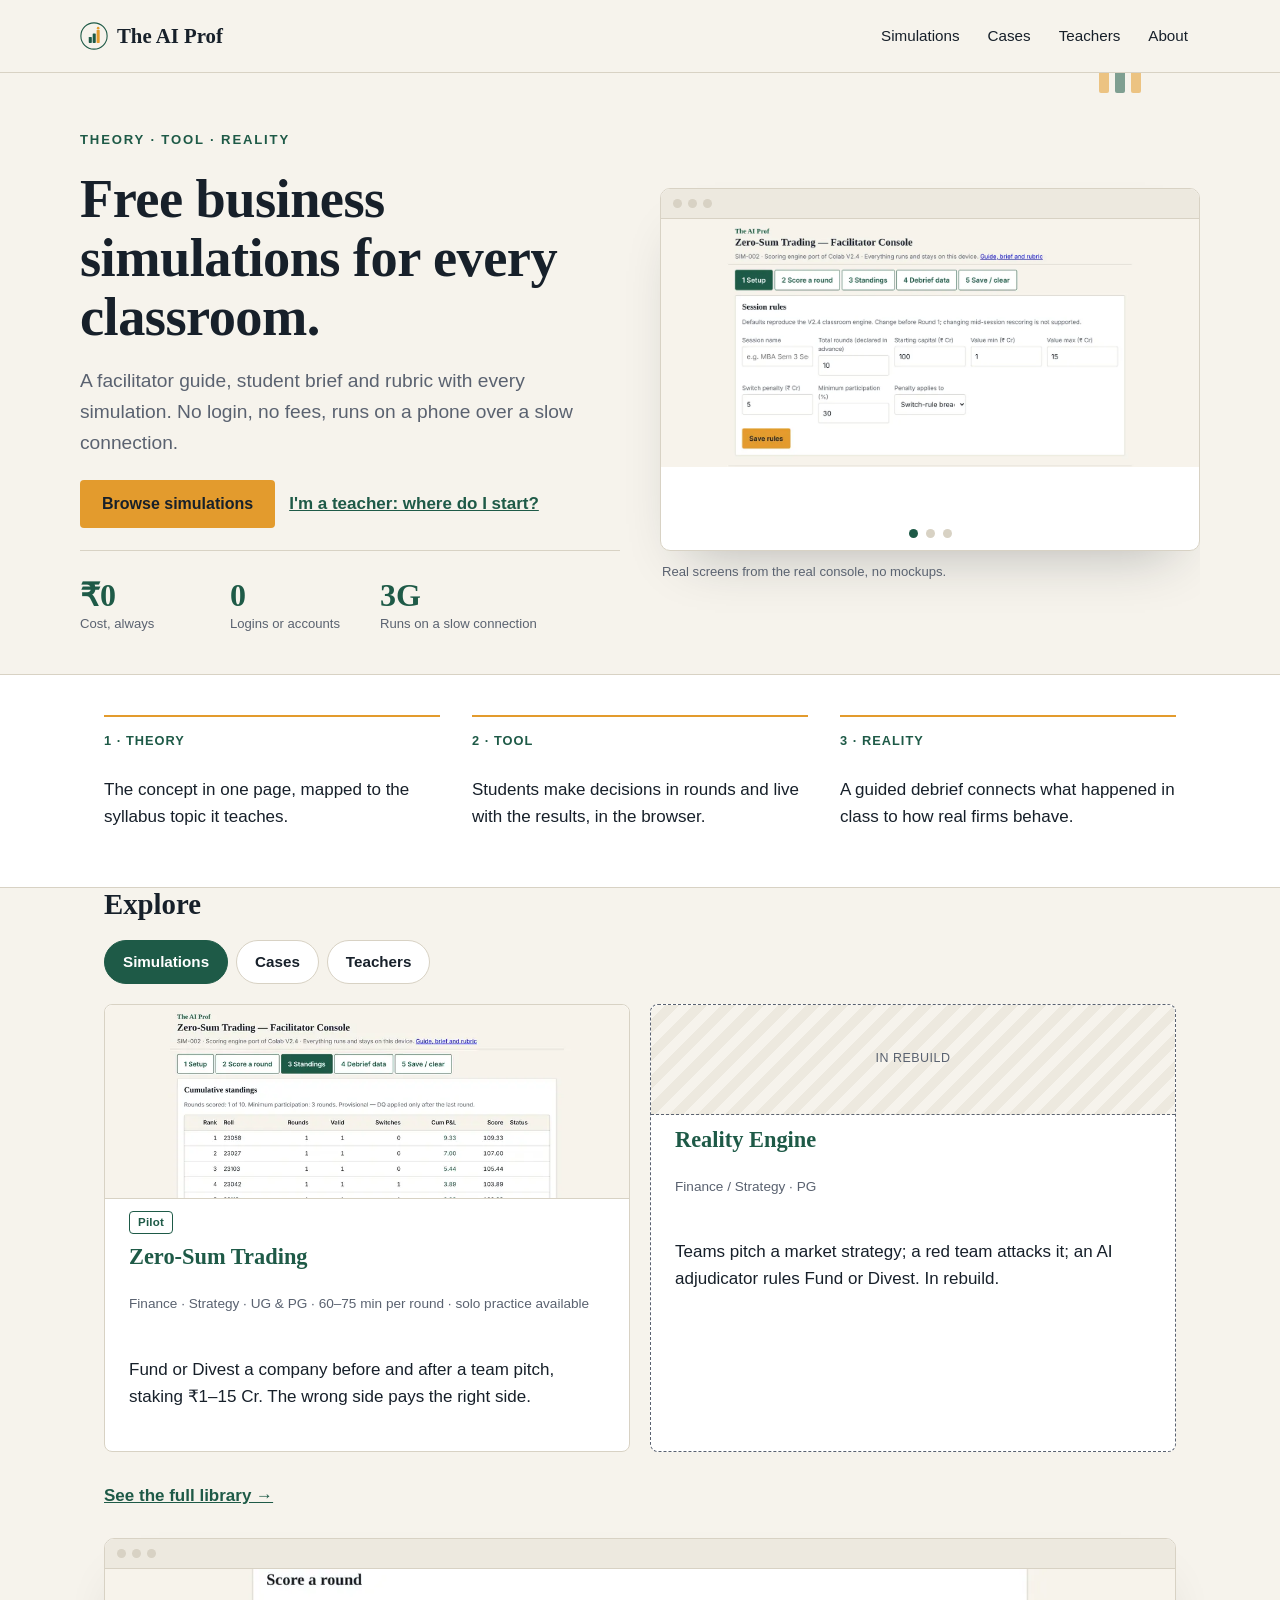
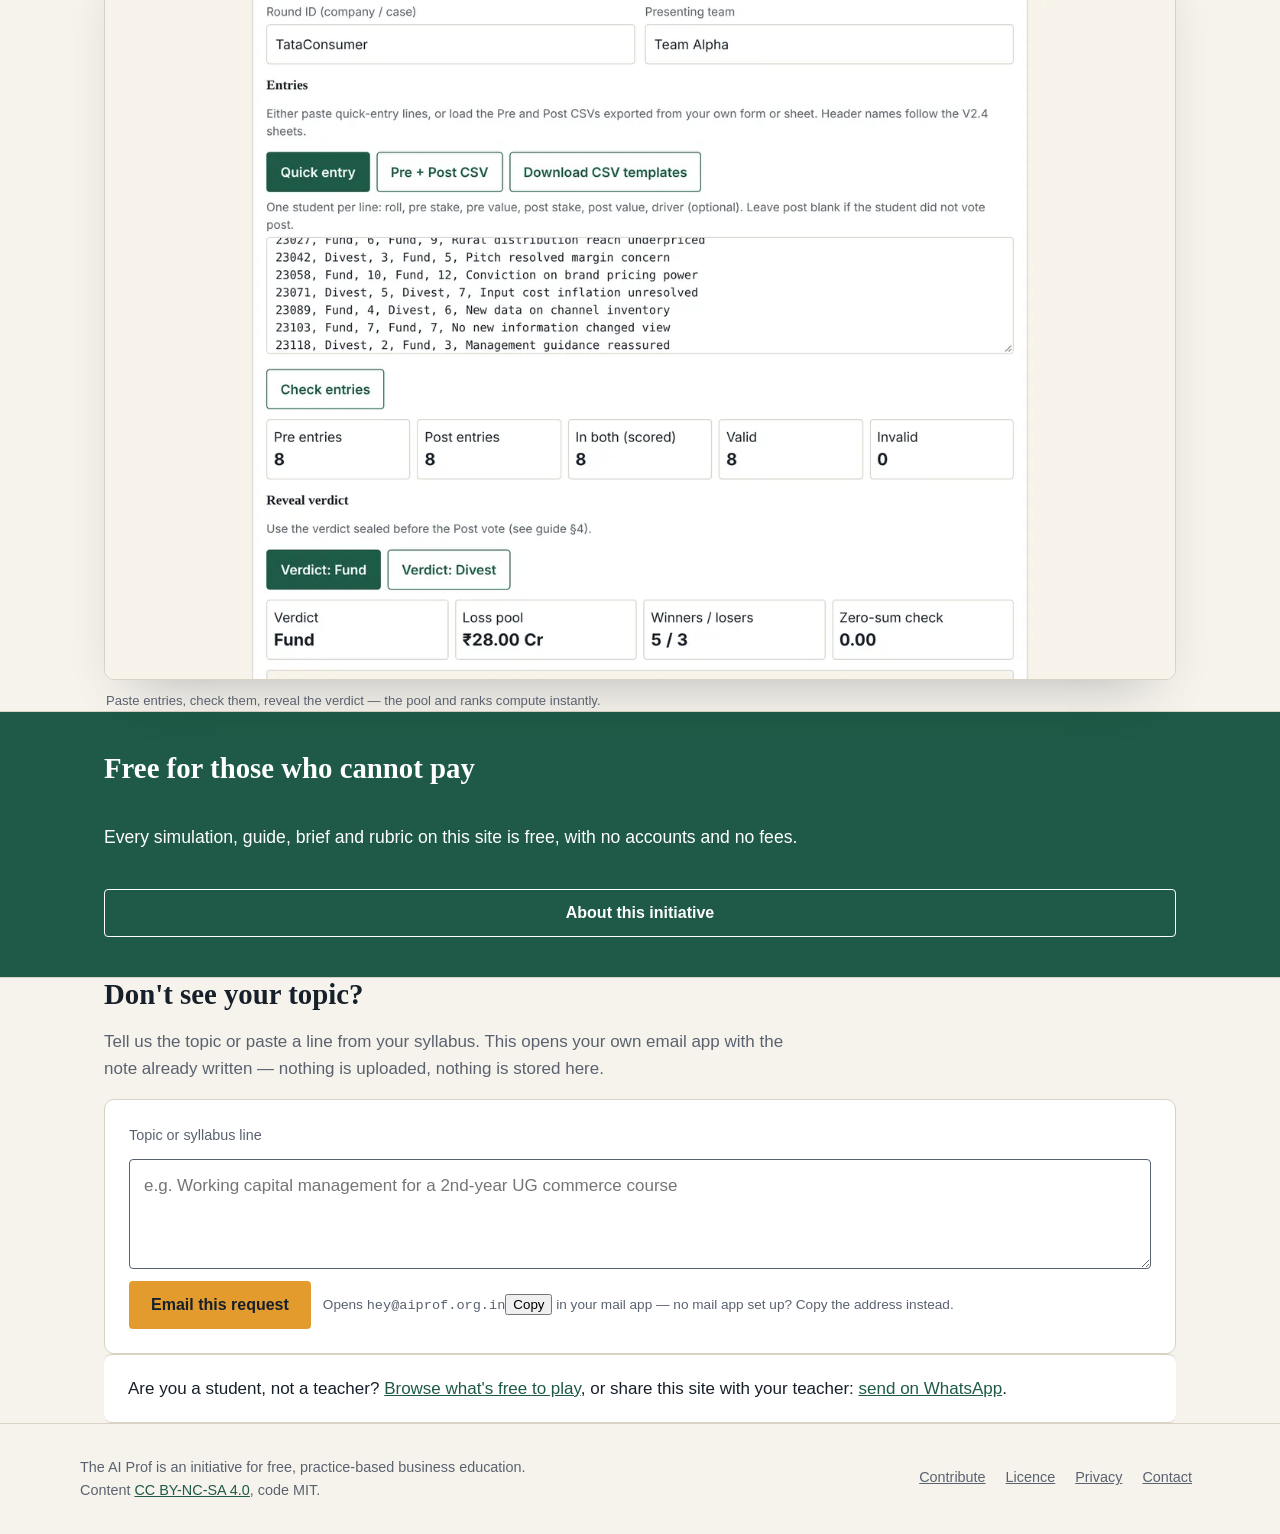
==== commit 08f78378: "Add files via upload" ====
--- a/index.html
+++ b/index.html
@@ -91,7 +91,7 @@
           <div class="thumb"><img src="assets/img/card-thumb-sim002.webp" alt="Cumulative standings table from a real Zero-Sum Trading session" width="900" height="333" loading="lazy"></div>
           <span class="tag">Pilot</span>
           <h3>Zero-Sum Trading</h3>
-          <p class="meta">Finance · Strategy · UG &amp; PG · 60–75 min per round</p>
+          <p class="meta">Finance · Strategy · UG &amp; PG · 60–75 min per round · solo practice available</p>
           <p>Fund or Divest a company before and after a team pitch, staking ₹1–15 Cr. The wrong side pays the right side.</p>
         </a>
         <div class="card dashed reveal">
@@ -153,8 +153,14 @@
       <textarea id="syllabus-note" placeholder="e.g. Working capital management for a 2nd-year UG commerce course"></textarea>
       <div class="row">
         <button type="button" class="cta" id="syllabus-send">Email this request</button>
-        <span style="font-size:.85rem;color:var(--muted)">Opens hey@aiprof.org.in in your mail app</span>
-      </div>
+        <span style="font-size:.85rem;color:var(--muted)">Opens <span class="copy-row"><code id="email-request">hey@aiprof.org.in</code><button type="button" class="copy-btn" data-copy-target="email-request">Copy</button></span> in your mail app — no mail app set up? Copy the address instead.</span>
+      </div>
+    </div>
+  </section>
+
+  <section class="wrap" id="for-students" style="padding-top:0">
+    <div class="band" style="border-radius:8px;padding:20px 24px">
+      <p style="margin:0">Are you a student, not a teacher? <a href="simulations/">Browse what's free to play</a>, or share this site with your teacher: <a href="https://wa.me/?text=Check%20out%20The%20AI%20Prof%20%E2%80%94%20free%20business%20simulations%20for%20class%2C%20no%20login%3A%20https%3A%2F%2Faiprof.org.in">send on WhatsApp</a>.</p>
     </div>
   </section>
 </main>
@@ -217,6 +223,29 @@
   start();
 })();
 
+// Hero 3D tilt: the console-screenshot slider tilts toward the pointer on
+// desktop. CSS 3D transforms only (perspective + rotateX/Y), no library,
+// no extra bytes beyond this script. Pointer-fine devices only (mouse/
+// trackpad) — touch devices keep the slider flat, since a continuous
+// touch-tracked tilt fights with scrolling. Off for reduced-motion.
+(function(){
+  var hero = document.querySelector('.hero');
+  var slider = document.getElementById('hero-slider');
+  if (!hero || !slider) return;
+  if (window.matchMedia('(prefers-reduced-motion: reduce)').matches) return;
+  if (!window.matchMedia('(pointer: fine)').matches) return;
+  hero.addEventListener('mousemove', function(e){
+    var r = hero.getBoundingClientRect();
+    var px = (e.clientX - r.left) / r.width - 0.5;
+    var py = (e.clientY - r.top) / r.height - 0.5;
+    var rotY = px * 10, rotX = py * -8;
+    slider.style.transform = 'rotateX(' + rotX + 'deg) rotateY(' + rotY + 'deg)';
+  });
+  hero.addEventListener('mouseleave', function(){
+    slider.style.transform = '';
+  });
+})();
+
 // Explore tabs: Simulations / Cases / Teachers, swapped client-side, no
 // navigation. Images inside inactive panels keep loading="lazy" so they
 // are not fetched until a panel is shown and scrolled to.
@@ -246,6 +275,18 @@
     window.location.href = 'mailto:hey@aiprof.org.in?subject=' + subject + '&body=' + body;
   });
 })();
+
+// Copy-to-clipboard for the email address, since mailto: links do nothing on a
+// device with no mail app configured (common on shared lab computers).
+document.querySelectorAll('.copy-btn[data-copy-target]').forEach(function(btn){
+  btn.addEventListener('click', function(){
+    var text = document.getElementById(btn.dataset.copyTarget).textContent;
+    (navigator.clipboard ? navigator.clipboard.writeText(text) : Promise.reject())
+      .then(function(){ btn.textContent = 'Copied'; btn.dataset.copied = 'true'; })
+      .catch(function(){ btn.textContent = text; })
+      .finally(function(){ setTimeout(function(){ btn.textContent = 'Copy'; btn.removeAttribute('data-copied'); }, 2000); });
+  });
+});
 </script>
 </body>
 </html>
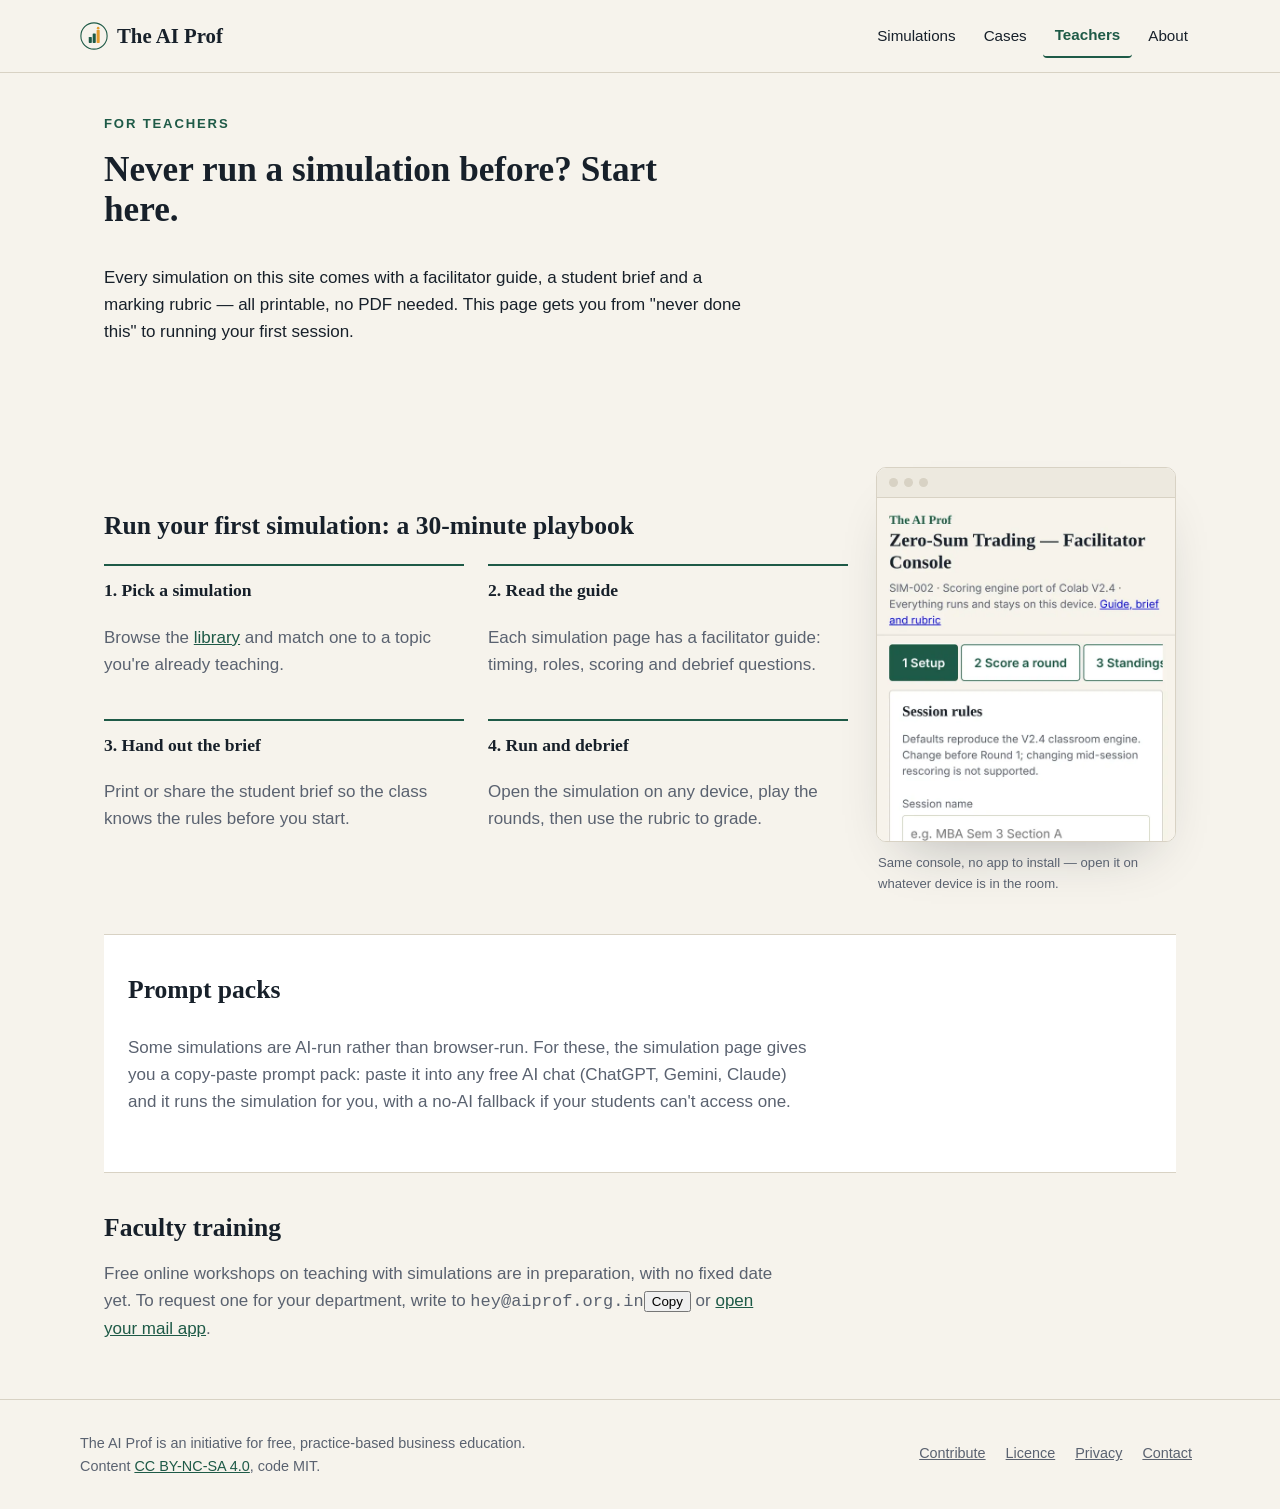
==== commit 3084ba78: "Add files via upload" ====
--- a/index.html
+++ b/index.html
@@ -3,174 +3,71 @@
 <head>
 <meta charset="utf-8">
 <meta name="viewport" content="width=device-width, initial-scale=1">
-<title>The AI Prof — Free business simulations for every classroom</title>
-<meta name="description" content="Free, practice-based business and commerce education: browser simulations with facilitator guides, student briefs and rubrics. No login, no fees, works on a phone.">
-<link rel="icon" type="image/svg+xml" href="assets/img/logo-mark.svg">
-<link rel="stylesheet" href="assets/site.css">
+<title>For Teachers — The AI Prof</title>
+<meta name="description" content="How to run a free classroom business simulation: facilitator guides, timing, prompt packs, faculty training.">
+<link rel="icon" type="image/svg+xml" href="../assets/img/logo-mark.svg">
+<link rel="stylesheet" href="../assets/site.css">
 </head>
 <body>
 <header class="site">
   <div class="wrap bar">
-    <a class="wm" href="./"><img src="assets/img/logo-mark.svg" alt="" width="28" height="28">The AI Prof</a>
+    <a class="wm" href="../"><img src="../assets/img/logo-mark.svg" alt="" width="28" height="28">The AI Prof</a>
     <button class="menu-toggle" aria-label="Open menu" aria-expanded="false" aria-controls="nav-primary">
       <svg width="20" height="20" viewBox="0 0 24 24" fill="none" stroke="currentColor" stroke-width="2" aria-hidden="true"><path d="M3 6h18M3 12h18M3 18h18"/></svg>
     </button>
     <nav class="primary" id="nav-primary" aria-label="Primary">
-      <a href="simulations/">Simulations</a>
-      <a href="cases/">Cases</a>
-      <a href="teachers/">Teachers</a>
-      <a href="about/">About</a>
+      <a href="../simulations/">Simulations</a>
+      <a href="../cases/">Cases</a>
+      <a href="./" aria-current="page">Teachers</a>
+      <a href="../about/">About</a>
     </nav>
   </div>
 </header>
-<main>
-  <section class="hero wrap">
-    <div class="hero-art" aria-hidden="true" id="hero-art">
-      <svg class="float-shape f1" width="64" height="64" viewBox="0 0 64 64" fill="none"><rect x="8" y="30" width="10" height="26" rx="2" fill="var(--marigold)"/><rect x="24" y="18" width="10" height="38" rx="2" fill="var(--ledger)"/><rect x="40" y="6" width="10" height="50" rx="2" fill="var(--marigold)"/></svg>
-    </div>
-    <div class="copy reveal">
-      <p class="kicker">Theory · Tool · Reality</p>
-      <h1>Free business simulations for every classroom.</h1>
-      <p class="lede">A facilitator guide, student brief and rubric with every simulation. No login, no fees, runs on a phone over a slow connection.</p>
-      <div class="hero-actions">
-        <a class="cta" href="simulations/">Browse simulations</a>
-        <a class="link-strong" href="teachers/">I'm a teacher: where do I start?</a>
+<main class="wrap">
+  <section style="padding-top:40px;display:flex;flex-direction:column;gap:16px">
+    <p class="kicker">For teachers</p>
+    <h1 style="font-size:2.2rem;max-width:18em">Never run a simulation before? Start here.</h1>
+    <p class="lede" style="max-width:38em">Every simulation on this site comes with a facilitator guide, a student brief and a marking rubric — all printable, no PDF needed. This page gets you from "never done this" to running your first session.</p>
+  </section>
+
+  <section>
+    <div class="shot-row" style="align-items:center">
+      <div class="steps" style="flex:1 1 420px">
+        <h2 style="font-size:1.6rem;flex-basis:100%">Run your first simulation: a 30-minute playbook</h2>
+        <div><h3 style="font-size:1.1rem">1. Pick a simulation</h3><p style="color:var(--muted)">Browse the <a href="../simulations/">library</a> and match one to a topic you're already teaching.</p></div>
+        <div><h3 style="font-size:1.1rem">2. Read the guide</h3><p style="color:var(--muted)">Each simulation page has a facilitator guide: timing, roles, scoring and debrief questions.</p></div>
+        <div><h3 style="font-size:1.1rem">3. Hand out the brief</h3><p style="color:var(--muted)">Print or share the student brief so the class knows the rules before you start.</p></div>
+        <div><h3 style="font-size:1.1rem">4. Run and debrief</h3><p style="color:var(--muted)">Open the simulation on any device, play the rounds, then use the rubric to grade.</p></div>
       </div>
-      <div class="statline">
-        <div class="stat"><b>₹0</b><span>Cost, always</span></div>
-        <div class="stat"><b>0</b><span>Logins or accounts</span></div>
-        <div class="stat"><b>3G</b><span>Runs on a slow connection</span></div>
+      <div style="flex:0 1 300px">
+        <div class="browser-frame">
+          <div class="chrome" aria-hidden="true"><span></span><span></span><span></span></div>
+          <img src="../assets/img/mobile-console.webp" alt="The facilitator console open on a phone screen" width="640" height="738" loading="lazy">
+        </div>
+        <p class="img-caption">Same console, no app to install — open it on whatever device is in the room.</p>
       </div>
-    </div>
-    <div class="visual reveal">
-      <div class="slider" id="hero-slider">
-        <div class="chrome" aria-hidden="true"><span></span><span></span><span></span></div>
-        <div class="slider-track" id="slider-track">
-          <div class="slide">
-            <img src="assets/img/home-console.webp" alt="The SIM-002 Zero-Sum Trading facilitator console, running in a browser" width="1400" height="645" loading="eager">
-          </div>
-          <div class="slide">
-            <div class="mascot-pane">
-              <img src="assets/img/mascot-teaching.svg" alt="An illustration of The AI Prof: an AI facilitator presenting a chart to a student" width="320" height="160" loading="lazy">
-              <p>Built with teachers, not instead of them — every simulation comes with a guide made for the classroom, not a black box.</p>
-            </div>
-          </div>
-          <div class="slide">
-            <img src="assets/img/standings.webp" alt="A real cumulative standings leaderboard produced by the console after one round" width="1400" height="776" loading="lazy">
-          </div>
-        </div>
-        <div class="slider-dots" id="slider-dots" role="tablist" aria-label="Hero images">
-          <button type="button" role="tab" aria-current="true" aria-label="Slide 1"></button>
-          <button type="button" role="tab" aria-current="false" aria-label="Slide 2"></button>
-          <button type="button" role="tab" aria-current="false" aria-label="Slide 3"></button>
-        </div>
-      </div>
-      <p class="img-caption">Real screens from the real console, no mockups.</p>
     </div>
   </section>
 
   <section class="band">
-    <div class="wrap three">
-      <div class="reveal"><p class="eyebrow">1 · Theory</p><p>The concept in one page, mapped to the syllabus topic it teaches.</p></div>
-      <div class="reveal"><p class="eyebrow">2 · Tool</p><p>Students make decisions in rounds and live with the results, in the browser.</p></div>
-      <div class="reveal"><p class="eyebrow">3 · Reality</p><p>A guided debrief connects what happened in class to how real firms behave.</p></div>
+    <div class="wrap" style="display:flex;flex-direction:column;gap:12px">
+      <h2 style="font-size:1.6rem">Prompt packs</h2>
+      <p style="max-width:40em;color:var(--muted)">Some simulations are AI-run rather than browser-run. For these, the simulation page gives you a copy-paste prompt pack: paste it into any free AI chat (ChatGPT, Gemini, Claude) and it runs the simulation for you, with a no-AI fallback if your students can't access one.</p>
     </div>
   </section>
 
-  <section class="wrap" id="explore">
-    <h2 style="font-size:1.8rem">Explore</h2>
-    <div class="tabbar" id="explore-tabs" role="tablist" aria-label="Explore">
-      <button type="button" role="tab" aria-selected="true" data-panel="panel-sims">Simulations</button>
-      <button type="button" role="tab" aria-selected="false" data-panel="panel-cases">Cases</button>
-      <button type="button" role="tab" aria-selected="false" data-panel="panel-teachers">Teachers</button>
-    </div>
-
-    <div class="tabpanel active" id="panel-sims" role="tabpanel">
-      <div class="cards">
-        <a class="card reveal" href="simulations/sim-002-zero-sum-trading/">
-          <div class="thumb"><img src="assets/img/card-thumb-sim002.webp" alt="Cumulative standings table from a real Zero-Sum Trading session" width="900" height="333" loading="lazy"></div>
-          <span class="tag">Pilot</span>
-          <h3>Zero-Sum Trading</h3>
-          <p class="meta">Finance · Strategy · UG &amp; PG · 60–75 min per round · solo practice available</p>
-          <p>Fund or Divest a company before and after a team pitch, staking ₹1–15 Cr. The wrong side pays the right side.</p>
-        </a>
-        <div class="card dashed reveal">
-          <div class="thumb-placeholder" aria-hidden="true">In rebuild</div>
-          <h3>Reality Engine</h3>
-          <p class="meta">Finance / Strategy · PG</p>
-          <p>Teams pitch a market strategy; a red team attacks it; an AI adjudicator rules Fund or Divest. In rebuild.</p>
-        </div>
-      </div>
-      <p style="margin-top:18px"><a class="link-strong" href="simulations/">See the full library →</a></p>
-
-      <div class="shot-row" style="margin-top:8px">
-        <div>
-          <div class="browser-frame">
-            <div class="chrome" aria-hidden="true"><span></span><span></span><span></span></div>
-            <img src="assets/img/round-scoring.webp" alt="Scoring a round: eight students' entries checked, verdict revealed, loss pool and winners calculated" width="1400" height="929" loading="lazy">
-          </div>
-          <p class="img-caption">Paste entries, check them, reveal the verdict — the pool and ranks compute instantly.</p>
-        </div>
-      </div>
-    </div>
-
-    <div class="tabpanel" id="panel-cases" role="tabpanel">
-      <div class="tab-intro">
-        <img class="mascot-small" src="assets/img/mascot-cases.svg" alt="An illustration of The AI Prof holding a case file" width="320" height="160" loading="lazy">
-        <div class="copy">
-          <h3 style="font-size:1.3rem">Case studies with teaching notes</h3>
-          <p style="color:var(--muted);max-width:36em">In preparation, same free, no-login approach as the simulation library. Have a case that works well in your classroom? <a href="about/#contribute">Share it</a>.</p>
-          <p><a class="link-strong" href="cases/">Open Cases →</a></p>
-        </div>
-      </div>
-    </div>
-
-    <div class="tabpanel" id="panel-teachers" role="tabpanel">
-      <div class="tab-intro">
-        <img class="mascot-small" src="assets/img/mascot-teaching.svg" alt="An illustration of The AI Prof presenting to a student" width="320" height="160" loading="lazy">
-        <div class="copy">
-          <h3 style="font-size:1.3rem">Never run a simulation before?</h3>
-          <p style="color:var(--muted);max-width:36em">Every simulation comes with a facilitator guide, a student brief and a marking rubric, printable from its own page. Read the guide, open the console, start the class.</p>
-          <p><a class="link-strong" href="teachers/">Run your first simulation: a 30-minute playbook →</a></p>
-        </div>
-      </div>
-    </div>
-  </section>
-
-  <section class="band band-ledger">
-    <div class="wrap" style="display:flex;flex-direction:column;gap:20px">
-      <h2 style="font-size:1.8rem">Free for those who cannot pay</h2>
-      <p style="max-width:40em;font-size:1.1rem">Every simulation, guide, brief and rubric on this site is free, with no accounts and no fees.</p>
-      <a class="cta outline" style="border-color:#fff;color:#fff" href="about/">About this initiative</a>
-    </div>
-  </section>
-
-  <section class="wrap" id="request">
-    <h2 style="font-size:1.8rem">Don't see your topic?</h2>
-    <p style="max-width:40em;color:var(--muted)">Tell us the topic or paste a line from your syllabus. This opens your own email app with the note already written — nothing is uploaded, nothing is stored here.</p>
-    <div class="request-box">
-      <label for="syllabus-note" style="font-size:.9rem;color:var(--muted)">Topic or syllabus line</label>
-      <textarea id="syllabus-note" placeholder="e.g. Working capital management for a 2nd-year UG commerce course"></textarea>
-      <div class="row">
-        <button type="button" class="cta" id="syllabus-send">Email this request</button>
-        <span style="font-size:.85rem;color:var(--muted)">Opens <span class="copy-row"><code id="email-request">hey@aiprof.org.in</code><button type="button" class="copy-btn" data-copy-target="email-request">Copy</button></span> in your mail app — no mail app set up? Copy the address instead.</span>
-      </div>
-    </div>
-  </section>
-
-  <section class="wrap" id="for-students" style="padding-top:0">
-    <div class="band" style="border-radius:8px;padding:20px 24px">
-      <p style="margin:0">Are you a student, not a teacher? <a href="simulations/">Browse what's free to play</a>, or share this site with your teacher: <a href="https://wa.me/?text=Check%20out%20The%20AI%20Prof%20%E2%80%94%20free%20business%20simulations%20for%20class%2C%20no%20login%3A%20https%3A%2F%2Faiprof.org.in">send on WhatsApp</a>.</p>
-    </div>
+  <section>
+    <h2 style="font-size:1.6rem">Faculty training</h2>
+    <p style="max-width:40em;color:var(--muted)">Free online workshops on teaching with simulations are in preparation, with no fixed date yet. To request one for your department, write to <span class="copy-row"><code id="email-training">hey@aiprof.org.in</code><button type="button" class="copy-btn" data-copy-target="email-training">Copy</button></span> or <a href="mailto:hey@aiprof.org.in?subject=Faculty%20training%20request">open your mail app</a>.</p>
   </section>
 </main>
 <footer class="site">
   <div class="wrap footer-grid">
-    <p>The AI Prof is an initiative for free, practice-based business education. Content <a href="about/#licence">CC BY-NC-SA 4.0</a>, code MIT.</p>
+    <p>The AI Prof is an initiative for free, practice-based business education. Content <a href="../about/#licence">CC BY-NC-SA 4.0</a>, code MIT.</p>
     <nav aria-label="Footer">
-      <a href="about/#contribute">Contribute</a>
-      <a href="about/#licence">Licence</a>
-      <a href="about/#privacy">Privacy</a>
+      <a href="../about/#contribute">Contribute</a>
+      <a href="../about/#licence">Licence</a>
+      <a href="../about/#privacy">Privacy</a>
       <a href="mailto:hey@aiprof.org.in">Contact</a>
     </nav>
   </div>
@@ -180,104 +77,6 @@
   var n = document.getElementById('nav-primary'), open = n.classList.toggle('open');
   this.setAttribute('aria-expanded', open);
 });
-// Lightweight scroll parallax on the hero shapes. No library; skipped entirely
-// for reduced-motion users and off narrow-viewport layouts handle fine since
-// the art is hidden there anyway (see CSS).
-(function(){
-  var art = document.getElementById('hero-art');
-  if (!art || window.matchMedia('(prefers-reduced-motion: reduce)').matches) return;
-  var ticking = false;
-  function update(){
-    var y = window.scrollY || 0;
-    art.style.transform = 'translateY(' + Math.min(y * 0.15, 60) + 'px)';
-    ticking = false;
-  }
-  window.addEventListener('scroll', function(){
-    if (!ticking) { window.requestAnimationFrame(update); ticking = true; }
-  }, { passive: true });
-})();
-
-// Hero slider: 3 slides, dot nav, autoplay paused on hover/focus and off for
-// reduced-motion users. No library.
-(function(){
-  var track = document.getElementById('slider-track');
-  var dots = document.querySelectorAll('#slider-dots button');
-  var slider = document.getElementById('hero-slider');
-  if (!track || !dots.length) return;
-  var n = dots.length, i = 0, timer = null;
-  var reduced = window.matchMedia('(prefers-reduced-motion: reduce)').matches;
-  function go(idx){
-    i = (idx + n) % n;
-    track.style.transform = 'translateX(-' + (i * 100) + '%)';
-    dots.forEach(function(d, k){ d.setAttribute('aria-current', k === i ? 'true' : 'false'); });
-  }
-  dots.forEach(function(d, k){ d.addEventListener('click', function(){ go(k); restart(); }); });
-  function tick(){ go(i + 1); }
-  function start(){ if (!reduced) timer = window.setInterval(tick, 5500); }
-  function stop(){ if (timer) { window.clearInterval(timer); timer = null; } }
-  function restart(){ stop(); start(); }
-  slider.addEventListener('mouseenter', stop);
-  slider.addEventListener('mouseleave', start);
-  slider.addEventListener('focusin', stop);
-  slider.addEventListener('focusout', start);
-  start();
-})();
-
-// Hero 3D tilt: the console-screenshot slider tilts toward the pointer on
-// desktop. CSS 3D transforms only (perspective + rotateX/Y), no library,
-// no extra bytes beyond this script. Pointer-fine devices only (mouse/
-// trackpad) — touch devices keep the slider flat, since a continuous
-// touch-tracked tilt fights with scrolling. Off for reduced-motion.
-(function(){
-  var hero = document.querySelector('.hero');
-  var slider = document.getElementById('hero-slider');
-  if (!hero || !slider) return;
-  if (window.matchMedia('(prefers-reduced-motion: reduce)').matches) return;
-  if (!window.matchMedia('(pointer: fine)').matches) return;
-  hero.addEventListener('mousemove', function(e){
-    var r = hero.getBoundingClientRect();
-    var px = (e.clientX - r.left) / r.width - 0.5;
-    var py = (e.clientY - r.top) / r.height - 0.5;
-    var rotY = px * 10, rotX = py * -8;
-    slider.style.transform = 'rotateX(' + rotX + 'deg) rotateY(' + rotY + 'deg)';
-  });
-  hero.addEventListener('mouseleave', function(){
-    slider.style.transform = '';
-  });
-})();
-
-// Explore tabs: Simulations / Cases / Teachers, swapped client-side, no
-// navigation. Images inside inactive panels keep loading="lazy" so they
-// are not fetched until a panel is shown and scrolled to.
-(function(){
-  var tabs = document.querySelectorAll('#explore-tabs button');
-  tabs.forEach(function(btn){
-    btn.addEventListener('click', function(){
-      tabs.forEach(function(b){ b.setAttribute('aria-selected', 'false'); });
-      document.querySelectorAll('.tabpanel').forEach(function(p){ p.classList.remove('active'); });
-      btn.setAttribute('aria-selected', 'true');
-      document.getElementById(btn.dataset.panel).classList.add('active');
-    });
-  });
-})();
-
-// Syllabus request: builds a mailto: link client-side and opens it. No form
-// submission, no server, nothing stored (DEC-013 compliant - this never
-// transmits or saves the text anywhere, it only hands it to the visitor's
-// own mail client).
-(function(){
-  var btn = document.getElementById('syllabus-send');
-  if (!btn) return;
-  btn.addEventListener('click', function(){
-    var note = document.getElementById('syllabus-note').value.trim();
-    var subject = encodeURIComponent('Simulation request');
-    var body = encodeURIComponent((note || '(describe the topic or paste a syllabus line here)') + '\n\n— sent from aiprof.org.in');
-    window.location.href = 'mailto:hey@aiprof.org.in?subject=' + subject + '&body=' + body;
-  });
-})();
-
-// Copy-to-clipboard for the email address, since mailto: links do nothing on a
-// device with no mail app configured (common on shared lab computers).
 document.querySelectorAll('.copy-btn[data-copy-target]').forEach(function(btn){
   btn.addEventListener('click', function(){
     var text = document.getElementById(btn.dataset.copyTarget).textContent;
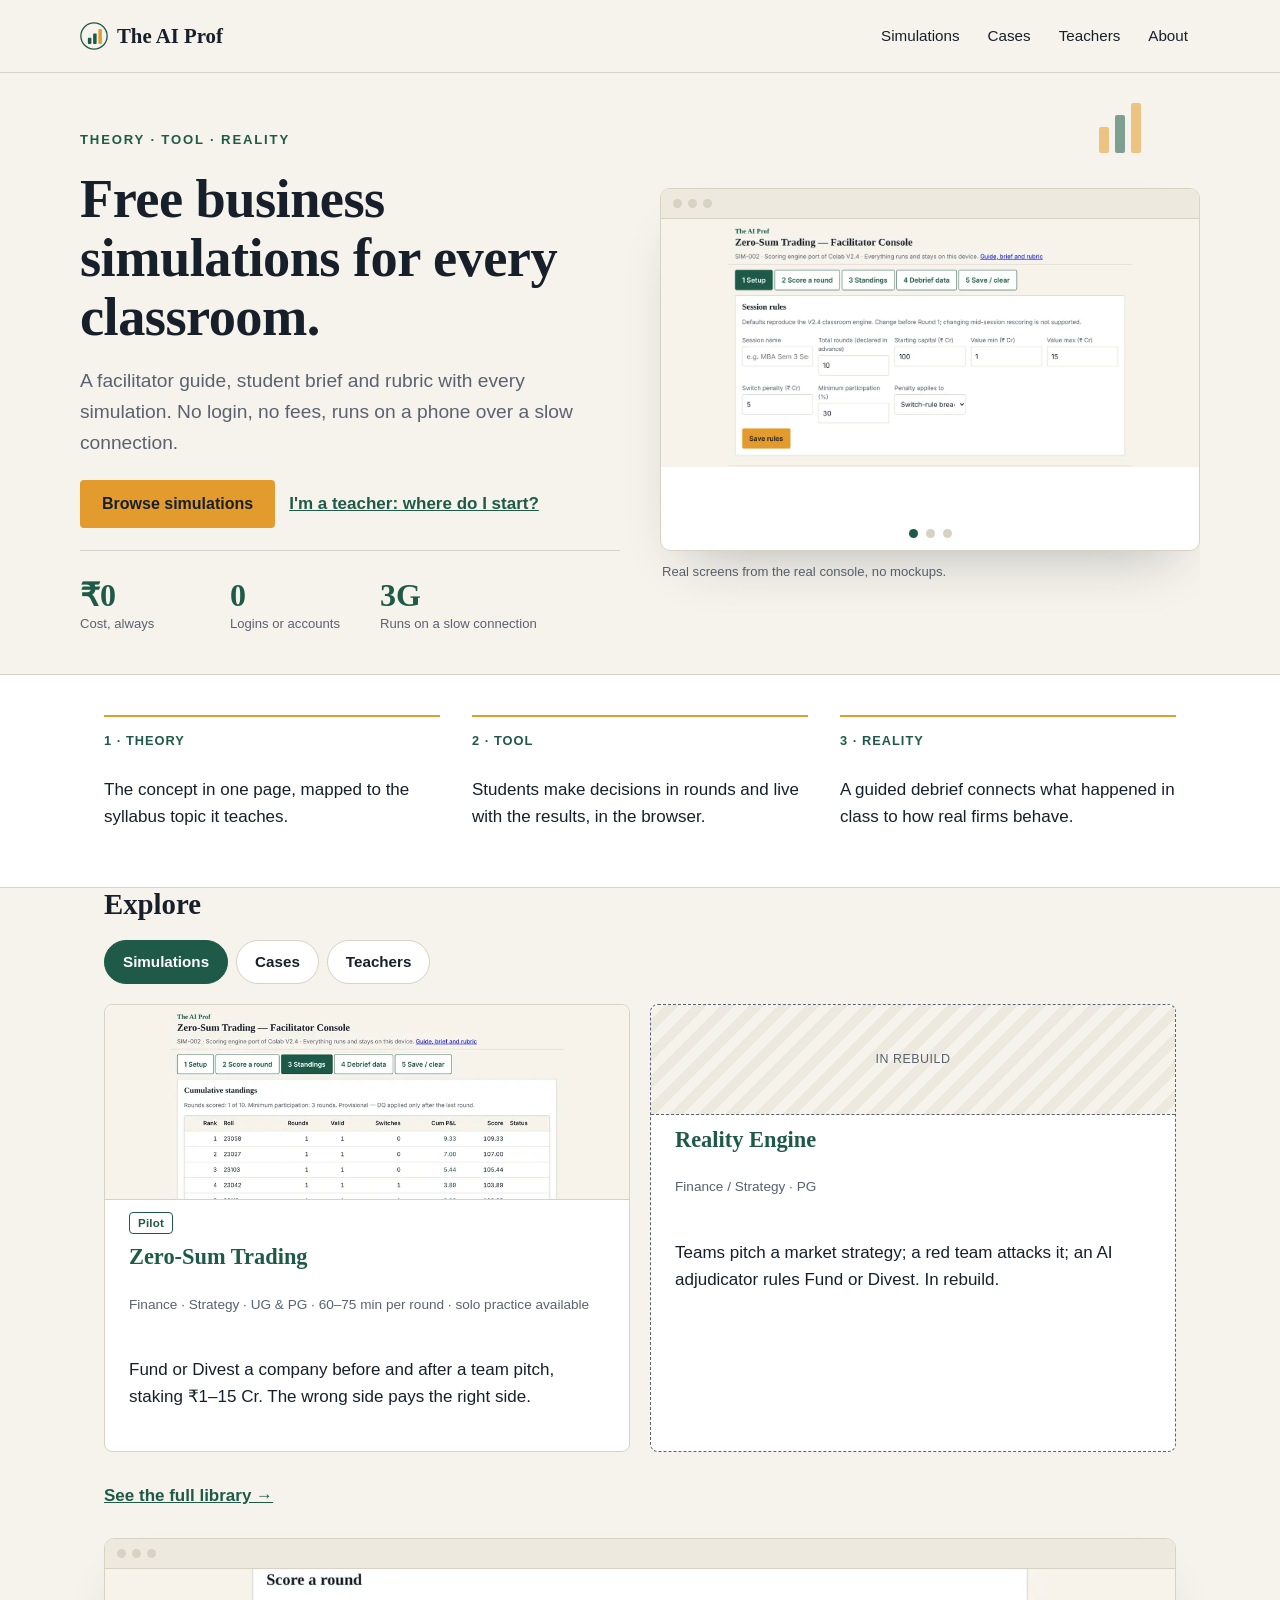
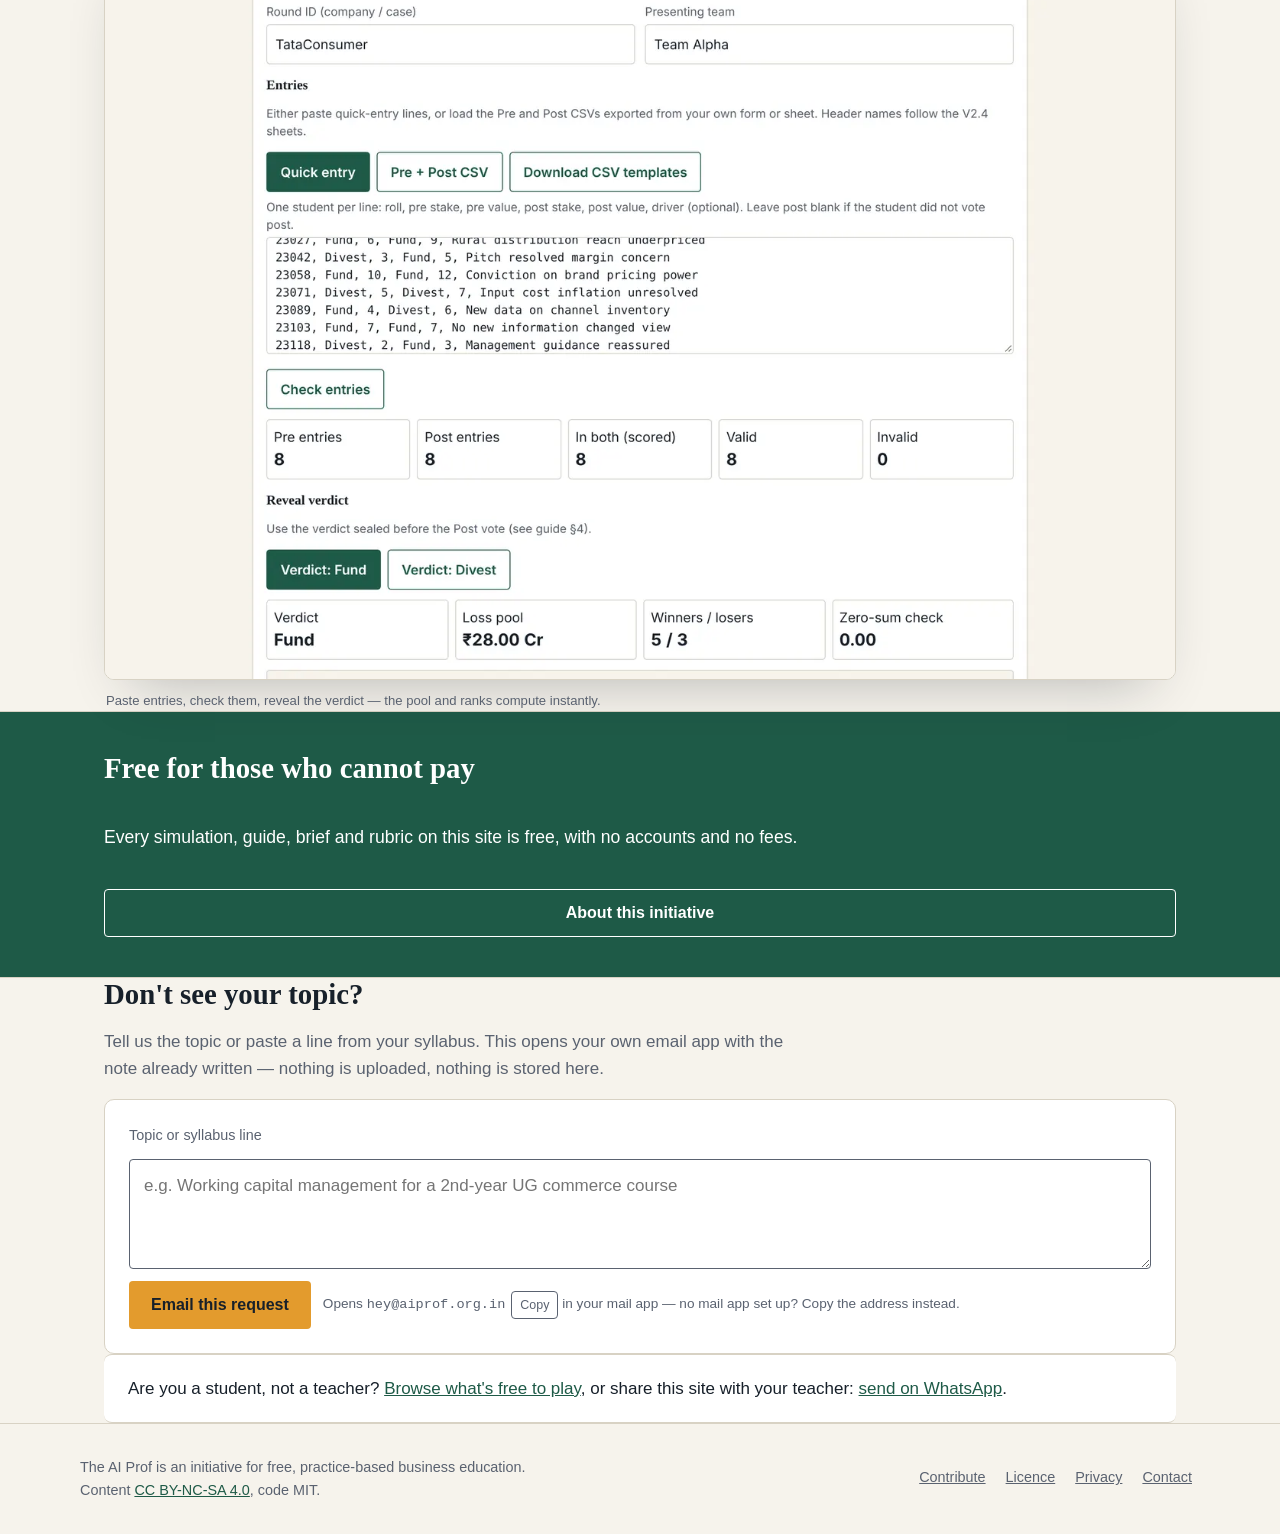
==== commit e72e0511: "Sync repo to full prepared site state (replaces partial uploads) Full overwrite from full-site/; rem" ====
--- a/index.html
+++ b/index.html
@@ -3,71 +3,174 @@
 <head>
 <meta charset="utf-8">
 <meta name="viewport" content="width=device-width, initial-scale=1">
-<title>For Teachers — The AI Prof</title>
-<meta name="description" content="How to run a free classroom business simulation: facilitator guides, timing, prompt packs, faculty training.">
-<link rel="icon" type="image/svg+xml" href="../assets/img/logo-mark.svg">
-<link rel="stylesheet" href="../assets/site.css">
+<title>The AI Prof — Free business simulations for every classroom</title>
+<meta name="description" content="Free, practice-based business and commerce education: browser simulations with facilitator guides, student briefs and rubrics. No login, no fees, works on a phone.">
+<link rel="icon" type="image/svg+xml" href="assets/img/logo-mark.svg">
+<link rel="stylesheet" href="assets/site.css">
 </head>
 <body>
 <header class="site">
   <div class="wrap bar">
-    <a class="wm" href="../"><img src="../assets/img/logo-mark.svg" alt="" width="28" height="28">The AI Prof</a>
+    <a class="wm" href="./"><img src="assets/img/logo-mark.svg" alt="" width="28" height="28">The AI Prof</a>
     <button class="menu-toggle" aria-label="Open menu" aria-expanded="false" aria-controls="nav-primary">
       <svg width="20" height="20" viewBox="0 0 24 24" fill="none" stroke="currentColor" stroke-width="2" aria-hidden="true"><path d="M3 6h18M3 12h18M3 18h18"/></svg>
     </button>
     <nav class="primary" id="nav-primary" aria-label="Primary">
-      <a href="../simulations/">Simulations</a>
-      <a href="../cases/">Cases</a>
-      <a href="./" aria-current="page">Teachers</a>
-      <a href="../about/">About</a>
+      <a href="simulations/">Simulations</a>
+      <a href="cases/">Cases</a>
+      <a href="teachers/">Teachers</a>
+      <a href="about/">About</a>
     </nav>
   </div>
 </header>
-<main class="wrap">
-  <section style="padding-top:40px;display:flex;flex-direction:column;gap:16px">
-    <p class="kicker">For teachers</p>
-    <h1 style="font-size:2.2rem;max-width:18em">Never run a simulation before? Start here.</h1>
-    <p class="lede" style="max-width:38em">Every simulation on this site comes with a facilitator guide, a student brief and a marking rubric — all printable, no PDF needed. This page gets you from "never done this" to running your first session.</p>
-  </section>
-
-  <section>
-    <div class="shot-row" style="align-items:center">
-      <div class="steps" style="flex:1 1 420px">
-        <h2 style="font-size:1.6rem;flex-basis:100%">Run your first simulation: a 30-minute playbook</h2>
-        <div><h3 style="font-size:1.1rem">1. Pick a simulation</h3><p style="color:var(--muted)">Browse the <a href="../simulations/">library</a> and match one to a topic you're already teaching.</p></div>
-        <div><h3 style="font-size:1.1rem">2. Read the guide</h3><p style="color:var(--muted)">Each simulation page has a facilitator guide: timing, roles, scoring and debrief questions.</p></div>
-        <div><h3 style="font-size:1.1rem">3. Hand out the brief</h3><p style="color:var(--muted)">Print or share the student brief so the class knows the rules before you start.</p></div>
-        <div><h3 style="font-size:1.1rem">4. Run and debrief</h3><p style="color:var(--muted)">Open the simulation on any device, play the rounds, then use the rubric to grade.</p></div>
-      </div>
-      <div style="flex:0 1 300px">
-        <div class="browser-frame">
-          <div class="chrome" aria-hidden="true"><span></span><span></span><span></span></div>
-          <img src="../assets/img/mobile-console.webp" alt="The facilitator console open on a phone screen" width="640" height="738" loading="lazy">
-        </div>
-        <p class="img-caption">Same console, no app to install — open it on whatever device is in the room.</p>
-      </div>
+<main>
+  <section class="hero wrap">
+    <div class="hero-art" aria-hidden="true" id="hero-art">
+      <svg class="float-shape f1" width="64" height="64" viewBox="0 0 64 64" fill="none"><rect x="8" y="30" width="10" height="26" rx="2" fill="var(--marigold)"/><rect x="24" y="18" width="10" height="38" rx="2" fill="var(--ledger)"/><rect x="40" y="6" width="10" height="50" rx="2" fill="var(--marigold)"/></svg>
+    </div>
+    <div class="copy reveal">
+      <p class="kicker">Theory · Tool · Reality</p>
+      <h1>Free business simulations for every classroom.</h1>
+      <p class="lede">A facilitator guide, student brief and rubric with every simulation. No login, no fees, runs on a phone over a slow connection.</p>
+      <div class="hero-actions">
+        <a class="cta" href="simulations/">Browse simulations</a>
+        <a class="link-strong" href="teachers/">I'm a teacher: where do I start?</a>
+      </div>
+      <div class="statline">
+        <div class="stat"><b>₹0</b><span>Cost, always</span></div>
+        <div class="stat"><b>0</b><span>Logins or accounts</span></div>
+        <div class="stat"><b>3G</b><span>Runs on a slow connection</span></div>
+      </div>
+    </div>
+    <div class="visual reveal">
+      <div class="slider" id="hero-slider">
+        <div class="chrome" aria-hidden="true"><span></span><span></span><span></span></div>
+        <div class="slider-track" id="slider-track">
+          <div class="slide">
+            <img src="assets/img/home-console.webp" alt="The SIM-002 Zero-Sum Trading facilitator console, running in a browser" width="1400" height="645" loading="eager">
+          </div>
+          <div class="slide">
+            <div class="mascot-pane">
+              <img src="assets/img/mascot-teaching.svg" alt="An illustration of The AI Prof: an AI facilitator presenting a chart to a student" width="320" height="160" loading="lazy">
+              <p>Built with teachers, not instead of them — every simulation comes with a guide made for the classroom, not a black box.</p>
+            </div>
+          </div>
+          <div class="slide">
+            <img src="assets/img/standings.webp" alt="A real cumulative standings leaderboard produced by the console after one round" width="1400" height="776" loading="lazy">
+          </div>
+        </div>
+        <div class="slider-dots" id="slider-dots" role="tablist" aria-label="Hero images">
+          <button type="button" role="tab" aria-current="true" aria-label="Slide 1"></button>
+          <button type="button" role="tab" aria-current="false" aria-label="Slide 2"></button>
+          <button type="button" role="tab" aria-current="false" aria-label="Slide 3"></button>
+        </div>
+      </div>
+      <p class="img-caption">Real screens from the real console, no mockups.</p>
     </div>
   </section>
 
   <section class="band">
-    <div class="wrap" style="display:flex;flex-direction:column;gap:12px">
-      <h2 style="font-size:1.6rem">Prompt packs</h2>
-      <p style="max-width:40em;color:var(--muted)">Some simulations are AI-run rather than browser-run. For these, the simulation page gives you a copy-paste prompt pack: paste it into any free AI chat (ChatGPT, Gemini, Claude) and it runs the simulation for you, with a no-AI fallback if your students can't access one.</p>
-    </div>
-  </section>
-
-  <section>
-    <h2 style="font-size:1.6rem">Faculty training</h2>
-    <p style="max-width:40em;color:var(--muted)">Free online workshops on teaching with simulations are in preparation, with no fixed date yet. To request one for your department, write to <span class="copy-row"><code id="email-training">hey@aiprof.org.in</code><button type="button" class="copy-btn" data-copy-target="email-training">Copy</button></span> or <a href="mailto:hey@aiprof.org.in?subject=Faculty%20training%20request">open your mail app</a>.</p>
+    <div class="wrap three">
+      <div class="reveal"><p class="eyebrow">1 · Theory</p><p>The concept in one page, mapped to the syllabus topic it teaches.</p></div>
+      <div class="reveal"><p class="eyebrow">2 · Tool</p><p>Students make decisions in rounds and live with the results, in the browser.</p></div>
+      <div class="reveal"><p class="eyebrow">3 · Reality</p><p>A guided debrief connects what happened in class to how real firms behave.</p></div>
+    </div>
+  </section>
+
+  <section class="wrap" id="explore">
+    <h2 style="font-size:1.8rem">Explore</h2>
+    <div class="tabbar" id="explore-tabs" role="tablist" aria-label="Explore">
+      <button type="button" role="tab" aria-selected="true" data-panel="panel-sims">Simulations</button>
+      <button type="button" role="tab" aria-selected="false" data-panel="panel-cases">Cases</button>
+      <button type="button" role="tab" aria-selected="false" data-panel="panel-teachers">Teachers</button>
+    </div>
+
+    <div class="tabpanel active" id="panel-sims" role="tabpanel">
+      <div class="cards">
+        <a class="card reveal" href="simulations/sim-002-zero-sum-trading/">
+          <div class="thumb"><img src="assets/img/card-thumb-sim002.webp" alt="Cumulative standings table from a real Zero-Sum Trading session" width="900" height="333" loading="lazy"></div>
+          <span class="tag">Pilot</span>
+          <h3>Zero-Sum Trading</h3>
+          <p class="meta">Finance · Strategy · UG &amp; PG · 60–75 min per round · solo practice available</p>
+          <p>Fund or Divest a company before and after a team pitch, staking ₹1–15 Cr. The wrong side pays the right side.</p>
+        </a>
+        <div class="card dashed reveal">
+          <div class="thumb-placeholder" aria-hidden="true">In rebuild</div>
+          <h3>Reality Engine</h3>
+          <p class="meta">Finance / Strategy · PG</p>
+          <p>Teams pitch a market strategy; a red team attacks it; an AI adjudicator rules Fund or Divest. In rebuild.</p>
+        </div>
+      </div>
+      <p style="margin-top:18px"><a class="link-strong" href="simulations/">See the full library →</a></p>
+
+      <div class="shot-row" style="margin-top:8px">
+        <div>
+          <div class="browser-frame">
+            <div class="chrome" aria-hidden="true"><span></span><span></span><span></span></div>
+            <img src="assets/img/round-scoring.webp" alt="Scoring a round: eight students' entries checked, verdict revealed, loss pool and winners calculated" width="1400" height="929" loading="lazy">
+          </div>
+          <p class="img-caption">Paste entries, check them, reveal the verdict — the pool and ranks compute instantly.</p>
+        </div>
+      </div>
+    </div>
+
+    <div class="tabpanel" id="panel-cases" role="tabpanel">
+      <div class="tab-intro">
+        <img class="mascot-small" src="assets/img/mascot-cases.svg" alt="An illustration of The AI Prof holding a case file" width="320" height="160" loading="lazy">
+        <div class="copy">
+          <h3 style="font-size:1.3rem">Case studies with teaching notes</h3>
+          <p style="color:var(--muted);max-width:36em">In preparation, same free, no-login approach as the simulation library. Have a case that works well in your classroom? <a href="about/#contribute">Share it</a>.</p>
+          <p><a class="link-strong" href="cases/">Open Cases →</a></p>
+        </div>
+      </div>
+    </div>
+
+    <div class="tabpanel" id="panel-teachers" role="tabpanel">
+      <div class="tab-intro">
+        <img class="mascot-small" src="assets/img/mascot-teaching.svg" alt="An illustration of The AI Prof presenting to a student" width="320" height="160" loading="lazy">
+        <div class="copy">
+          <h3 style="font-size:1.3rem">Never run a simulation before?</h3>
+          <p style="color:var(--muted);max-width:36em">Every simulation comes with a facilitator guide, a student brief and a marking rubric, printable from its own page. Read the guide, open the console, start the class.</p>
+          <p><a class="link-strong" href="teachers/">Run your first simulation: a 30-minute playbook →</a></p>
+        </div>
+      </div>
+    </div>
+  </section>
+
+  <section class="band band-ledger">
+    <div class="wrap" style="display:flex;flex-direction:column;gap:20px">
+      <h2 style="font-size:1.8rem">Free for those who cannot pay</h2>
+      <p style="max-width:40em;font-size:1.1rem">Every simulation, guide, brief and rubric on this site is free, with no accounts and no fees.</p>
+      <a class="cta outline" style="border-color:#fff;color:#fff" href="about/">About this initiative</a>
+    </div>
+  </section>
+
+  <section class="wrap" id="request">
+    <h2 style="font-size:1.8rem">Don't see your topic?</h2>
+    <p style="max-width:40em;color:var(--muted)">Tell us the topic or paste a line from your syllabus. This opens your own email app with the note already written — nothing is uploaded, nothing is stored here.</p>
+    <div class="request-box">
+      <label for="syllabus-note" style="font-size:.9rem;color:var(--muted)">Topic or syllabus line</label>
+      <textarea id="syllabus-note" placeholder="e.g. Working capital management for a 2nd-year UG commerce course"></textarea>
+      <div class="row">
+        <button type="button" class="cta" id="syllabus-send">Email this request</button>
+        <span style="font-size:.85rem;color:var(--muted)">Opens <span class="copy-row"><code id="email-request">hey@aiprof.org.in</code><button type="button" class="copy-btn" data-copy-target="email-request">Copy</button></span> in your mail app — no mail app set up? Copy the address instead.</span>
+      </div>
+    </div>
+  </section>
+
+  <section class="wrap" id="for-students" style="padding-top:0">
+    <div class="band" style="border-radius:8px;padding:20px 24px">
+      <p style="margin:0">Are you a student, not a teacher? <a href="simulations/">Browse what's free to play</a>, or share this site with your teacher: <a href="https://wa.me/?text=Check%20out%20The%20AI%20Prof%20%E2%80%94%20free%20business%20simulations%20for%20class%2C%20no%20login%3A%20https%3A%2F%2Faiprof.org.in">send on WhatsApp</a>.</p>
+    </div>
   </section>
 </main>
 <footer class="site">
   <div class="wrap footer-grid">
-    <p>The AI Prof is an initiative for free, practice-based business education. Content <a href="../about/#licence">CC BY-NC-SA 4.0</a>, code MIT.</p>
+    <p>The AI Prof is an initiative for free, practice-based business education. Content <a href="about/#licence">CC BY-NC-SA 4.0</a>, code MIT.</p>
     <nav aria-label="Footer">
-      <a href="../about/#contribute">Contribute</a>
-      <a href="../about/#licence">Licence</a>
-      <a href="../about/#privacy">Privacy</a>
+      <a href="about/#contribute">Contribute</a>
+      <a href="about/#licence">Licence</a>
+      <a href="about/#privacy">Privacy</a>
       <a href="mailto:hey@aiprof.org.in">Contact</a>
     </nav>
   </div>
@@ -77,6 +180,104 @@
   var n = document.getElementById('nav-primary'), open = n.classList.toggle('open');
   this.setAttribute('aria-expanded', open);
 });
+// Lightweight scroll parallax on the hero shapes. No library; skipped entirely
+// for reduced-motion users and off narrow-viewport layouts handle fine since
+// the art is hidden there anyway (see CSS).
+(function(){
+  var art = document.getElementById('hero-art');
+  if (!art || window.matchMedia('(prefers-reduced-motion: reduce)').matches) return;
+  var ticking = false;
+  function update(){
+    var y = window.scrollY || 0;
+    art.style.transform = 'translateY(' + Math.min(y * 0.15, 60) + 'px)';
+    ticking = false;
+  }
+  window.addEventListener('scroll', function(){
+    if (!ticking) { window.requestAnimationFrame(update); ticking = true; }
+  }, { passive: true });
+})();
+
+// Hero slider: 3 slides, dot nav, autoplay paused on hover/focus and off for
+// reduced-motion users. No library.
+(function(){
+  var track = document.getElementById('slider-track');
+  var dots = document.querySelectorAll('#slider-dots button');
+  var slider = document.getElementById('hero-slider');
+  if (!track || !dots.length) return;
+  var n = dots.length, i = 0, timer = null;
+  var reduced = window.matchMedia('(prefers-reduced-motion: reduce)').matches;
+  function go(idx){
+    i = (idx + n) % n;
+    track.style.transform = 'translateX(-' + (i * 100) + '%)';
+    dots.forEach(function(d, k){ d.setAttribute('aria-current', k === i ? 'true' : 'false'); });
+  }
+  dots.forEach(function(d, k){ d.addEventListener('click', function(){ go(k); restart(); }); });
+  function tick(){ go(i + 1); }
+  function start(){ if (!reduced) timer = window.setInterval(tick, 5500); }
+  function stop(){ if (timer) { window.clearInterval(timer); timer = null; } }
+  function restart(){ stop(); start(); }
+  slider.addEventListener('mouseenter', stop);
+  slider.addEventListener('mouseleave', start);
+  slider.addEventListener('focusin', stop);
+  slider.addEventListener('focusout', start);
+  start();
+})();
+
+// Hero 3D tilt: the console-screenshot slider tilts toward the pointer on
+// desktop. CSS 3D transforms only (perspective + rotateX/Y), no library,
+// no extra bytes beyond this script. Pointer-fine devices only (mouse/
+// trackpad) — touch devices keep the slider flat, since a continuous
+// touch-tracked tilt fights with scrolling. Off for reduced-motion.
+(function(){
+  var hero = document.querySelector('.hero');
+  var slider = document.getElementById('hero-slider');
+  if (!hero || !slider) return;
+  if (window.matchMedia('(prefers-reduced-motion: reduce)').matches) return;
+  if (!window.matchMedia('(pointer: fine)').matches) return;
+  hero.addEventListener('mousemove', function(e){
+    var r = hero.getBoundingClientRect();
+    var px = (e.clientX - r.left) / r.width - 0.5;
+    var py = (e.clientY - r.top) / r.height - 0.5;
+    var rotY = px * 10, rotX = py * -8;
+    slider.style.transform = 'rotateX(' + rotX + 'deg) rotateY(' + rotY + 'deg)';
+  });
+  hero.addEventListener('mouseleave', function(){
+    slider.style.transform = '';
+  });
+})();
+
+// Explore tabs: Simulations / Cases / Teachers, swapped client-side, no
+// navigation. Images inside inactive panels keep loading="lazy" so they
+// are not fetched until a panel is shown and scrolled to.
+(function(){
+  var tabs = document.querySelectorAll('#explore-tabs button');
+  tabs.forEach(function(btn){
+    btn.addEventListener('click', function(){
+      tabs.forEach(function(b){ b.setAttribute('aria-selected', 'false'); });
+      document.querySelectorAll('.tabpanel').forEach(function(p){ p.classList.remove('active'); });
+      btn.setAttribute('aria-selected', 'true');
+      document.getElementById(btn.dataset.panel).classList.add('active');
+    });
+  });
+})();
+
+// Syllabus request: builds a mailto: link client-side and opens it. No form
+// submission, no server, nothing stored (DEC-013 compliant - this never
+// transmits or saves the text anywhere, it only hands it to the visitor's
+// own mail client).
+(function(){
+  var btn = document.getElementById('syllabus-send');
+  if (!btn) return;
+  btn.addEventListener('click', function(){
+    var note = document.getElementById('syllabus-note').value.trim();
+    var subject = encodeURIComponent('Simulation request');
+    var body = encodeURIComponent((note || '(describe the topic or paste a syllabus line here)') + '\n\n— sent from aiprof.org.in');
+    window.location.href = 'mailto:hey@aiprof.org.in?subject=' + subject + '&body=' + body;
+  });
+})();
+
+// Copy-to-clipboard for the email address, since mailto: links do nothing on a
+// device with no mail app configured (common on shared lab computers).
 document.querySelectorAll('.copy-btn[data-copy-target]').forEach(function(btn){
   btn.addEventListener('click', function(){
     var text = document.getElementById(btn.dataset.copyTarget).textContent;
--- a/assets/site.css
+++ b/assets/site.css
@@ -26,10 +26,10 @@
 /* hero */
 .hero{position:relative;padding:56px 0 32px;display:flex;flex-wrap:wrap;gap:40px;align-items:center;overflow:hidden}
 .hero .copy{position:relative;z-index:1;flex:1 1 440px;min-width:0;display:flex;flex-direction:column;gap:20px}
-.hero .visual{position:relative;z-index:1;flex:1 1 440px;min-width:280px}
+.hero .visual{position:relative;z-index:1;flex:1 1 440px;min-width:280px;perspective:1200px}
 .hero-art{position:absolute;inset:0;z-index:0;pointer-events:none;will-change:transform}
 .hero-art .float-shape{position:absolute;opacity:.55}
-.hero-art .f1{top:-6%;right:4%}
+.hero-art .f1{top:4%;right:4%}
 @media (max-width:900px){.hero-art .f1{display:none}}
 @media (prefers-reduced-motion: no-preference){
   .hero-art .f1{animation:floaty 7s ease-in-out infinite}
@@ -46,7 +46,8 @@
 .shot-row .browser-frame{flex:1 1 320px}
 
 /* hero image slider */
-.slider{border-radius:10px;overflow:hidden;box-shadow:0 28px 54px -28px rgba(23,32,42,.3);background:#fff;border:1px solid var(--rule)}
+.slider{border-radius:10px;overflow:hidden;box-shadow:0 28px 54px -28px rgba(23,32,42,.3);background:#fff;border:1px solid var(--rule);transition:transform .15s ease-out;will-change:transform}
+@media (prefers-reduced-motion: reduce){.slider{transition:none}}
 .slider .chrome{display:flex;gap:6px;padding:10px 12px;background:#EDE9DF;border-bottom:1px solid var(--rule)}
 .slider .chrome span{width:9px;height:9px;border-radius:50%;background:var(--rule);display:inline-block}
 .slider-track{display:flex;transition:transform .5s ease}
@@ -105,10 +106,15 @@
 .eyebrow{margin:0;font-size:.8rem;letter-spacing:.08em;text-transform:uppercase;color:var(--ledger);font-weight:700}
 
 /* cards */
-.cards{display:flex;flex-wrap:wrap;gap:20px;margin-top:20px}
-.card{flex:1 1 280px;background:var(--card);border:1px solid var(--rule);border-radius:8px;padding:24px;display:flex;flex-direction:column;gap:10px;text-decoration:none;color:var(--ink);transition:transform .15s ease,box-shadow .15s ease,border-color .15s ease}
+.cards{display:flex;flex-wrap:wrap;gap:20px;margin-top:20px;perspective:1000px}
+.card{flex:1 1 280px;background:var(--card);border:1px solid var(--rule);border-radius:8px;padding:24px;display:flex;flex-direction:column;gap:10px;text-decoration:none;color:var(--ink);transition:transform .15s ease,box-shadow .15s ease,border-color .15s ease;will-change:transform}
 .card.dashed{border-style:dashed;border-color:var(--muted)}
 .card:hover{border-color:var(--ledger);box-shadow:0 8px 20px -12px rgba(23,32,42,.25);transform:translateY(-2px)}
+@media (prefers-reduced-motion: reduce){.card{transition:box-shadow .15s ease,border-color .15s ease}}
+@media (prefers-reduced-motion: no-preference){
+  .card.tap-pulse{animation:cardPulse .45s ease}
+  @keyframes cardPulse{0%{transform:perspective(900px) rotateY(0) translateY(0)}35%{transform:perspective(900px) rotateY(7deg) translateY(-4px)}100%{transform:perspective(900px) rotateY(0) translateY(-2px)}}
+}
 .card h3{font-size:1.4rem;color:var(--ledger)}
 .card .meta{font-size:.85rem;color:var(--muted)}
 .card .thumb{margin:-24px -24px 2px;border-radius:8px 8px 0 0;overflow:hidden;border-bottom:1px solid var(--rule)}
@@ -132,6 +138,11 @@
 .steps{display:flex;flex-wrap:wrap;gap:24px}
 .steps>div{flex:1 1 250px;border-top:2px solid var(--ledger);padding-top:14px;display:flex;flex-direction:column;gap:6px}
 
+.hidden{display:none !important}
+.copy-row{display:inline-flex;align-items:center;gap:6px}
+.copy-btn{min-height:28px;padding:0 8px;font-size:.78rem;border:1px solid var(--muted);border-radius:4px;background:#fff;color:var(--muted);cursor:pointer}
+.copy-btn[data-copied="true"]{color:var(--ledger);border-color:var(--ledger)}
+
 footer.site{border-top:1px solid var(--rule);margin-top:0}
 .footer-grid{padding:32px 0;display:flex;flex-wrap:wrap;gap:24px;justify-content:space-between;font-size:.9rem;color:var(--muted)}
 .footer-grid p{margin:0;max-width:34em}
